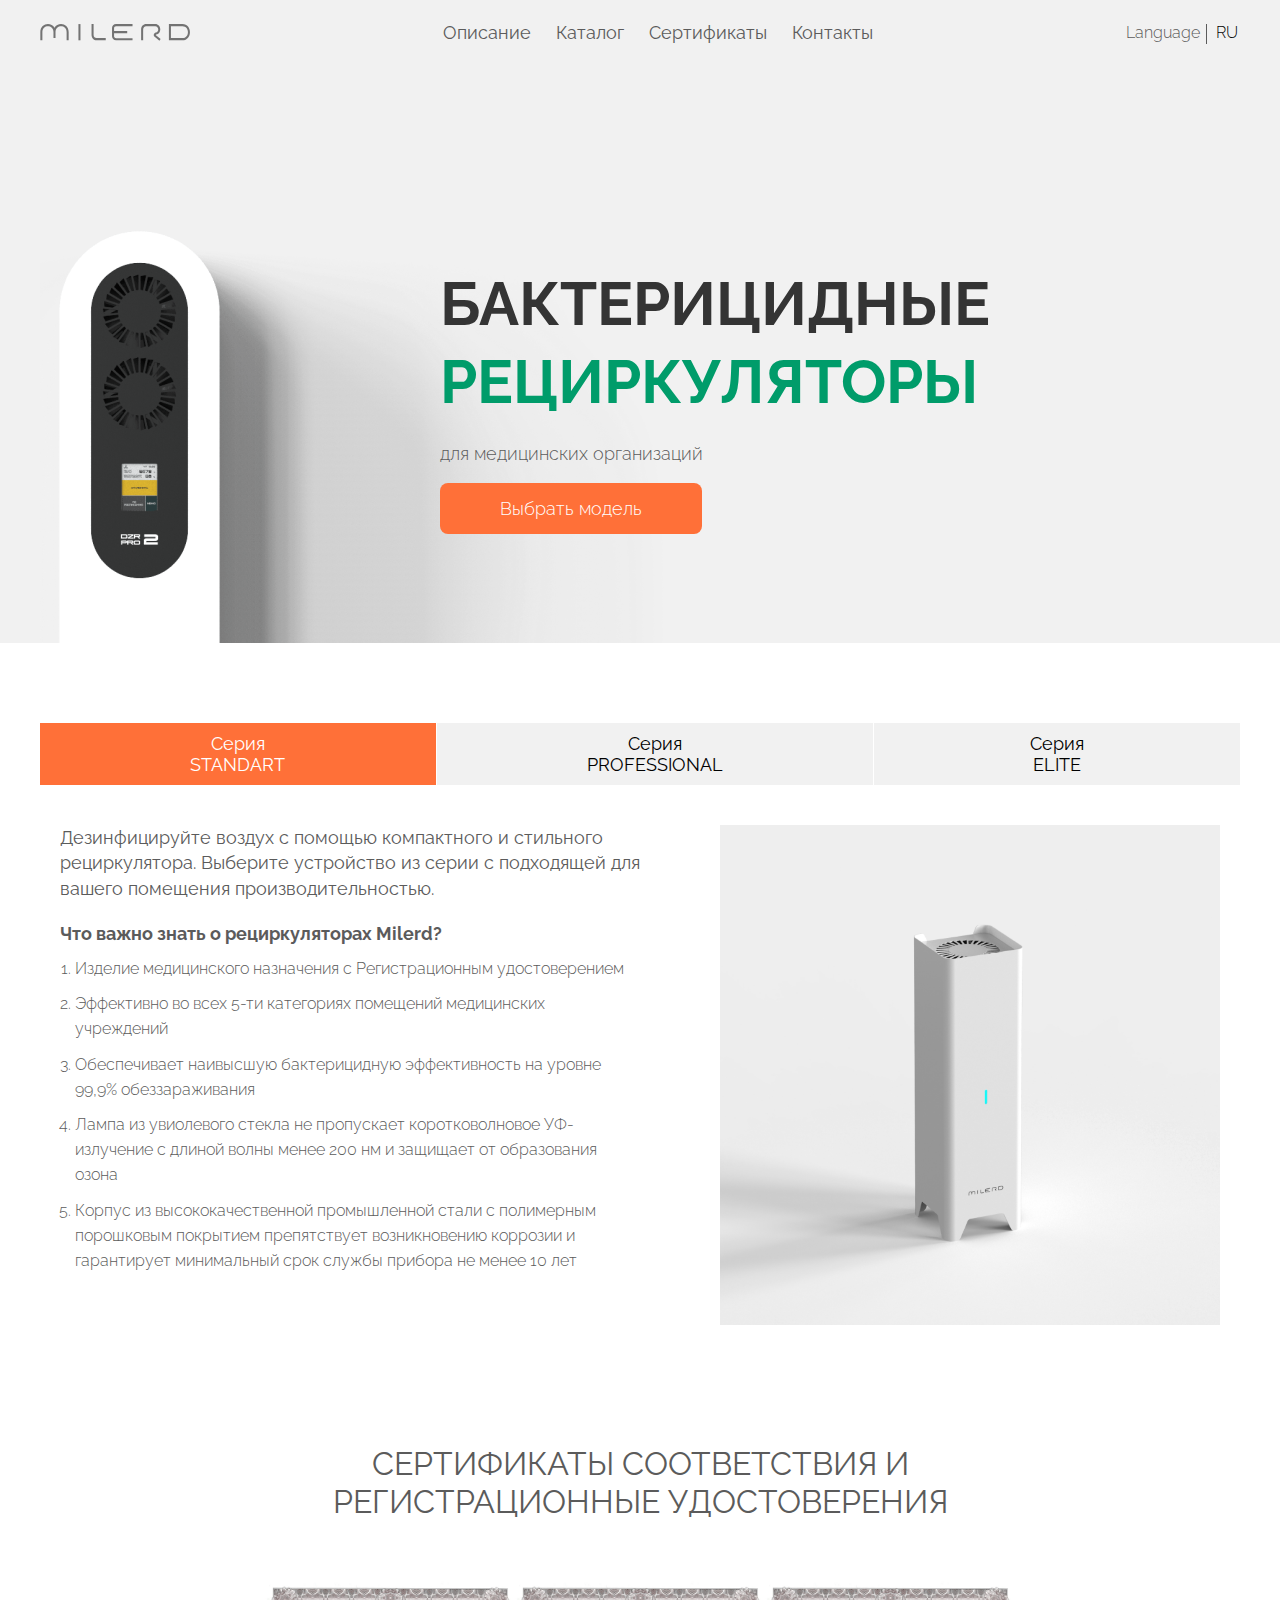
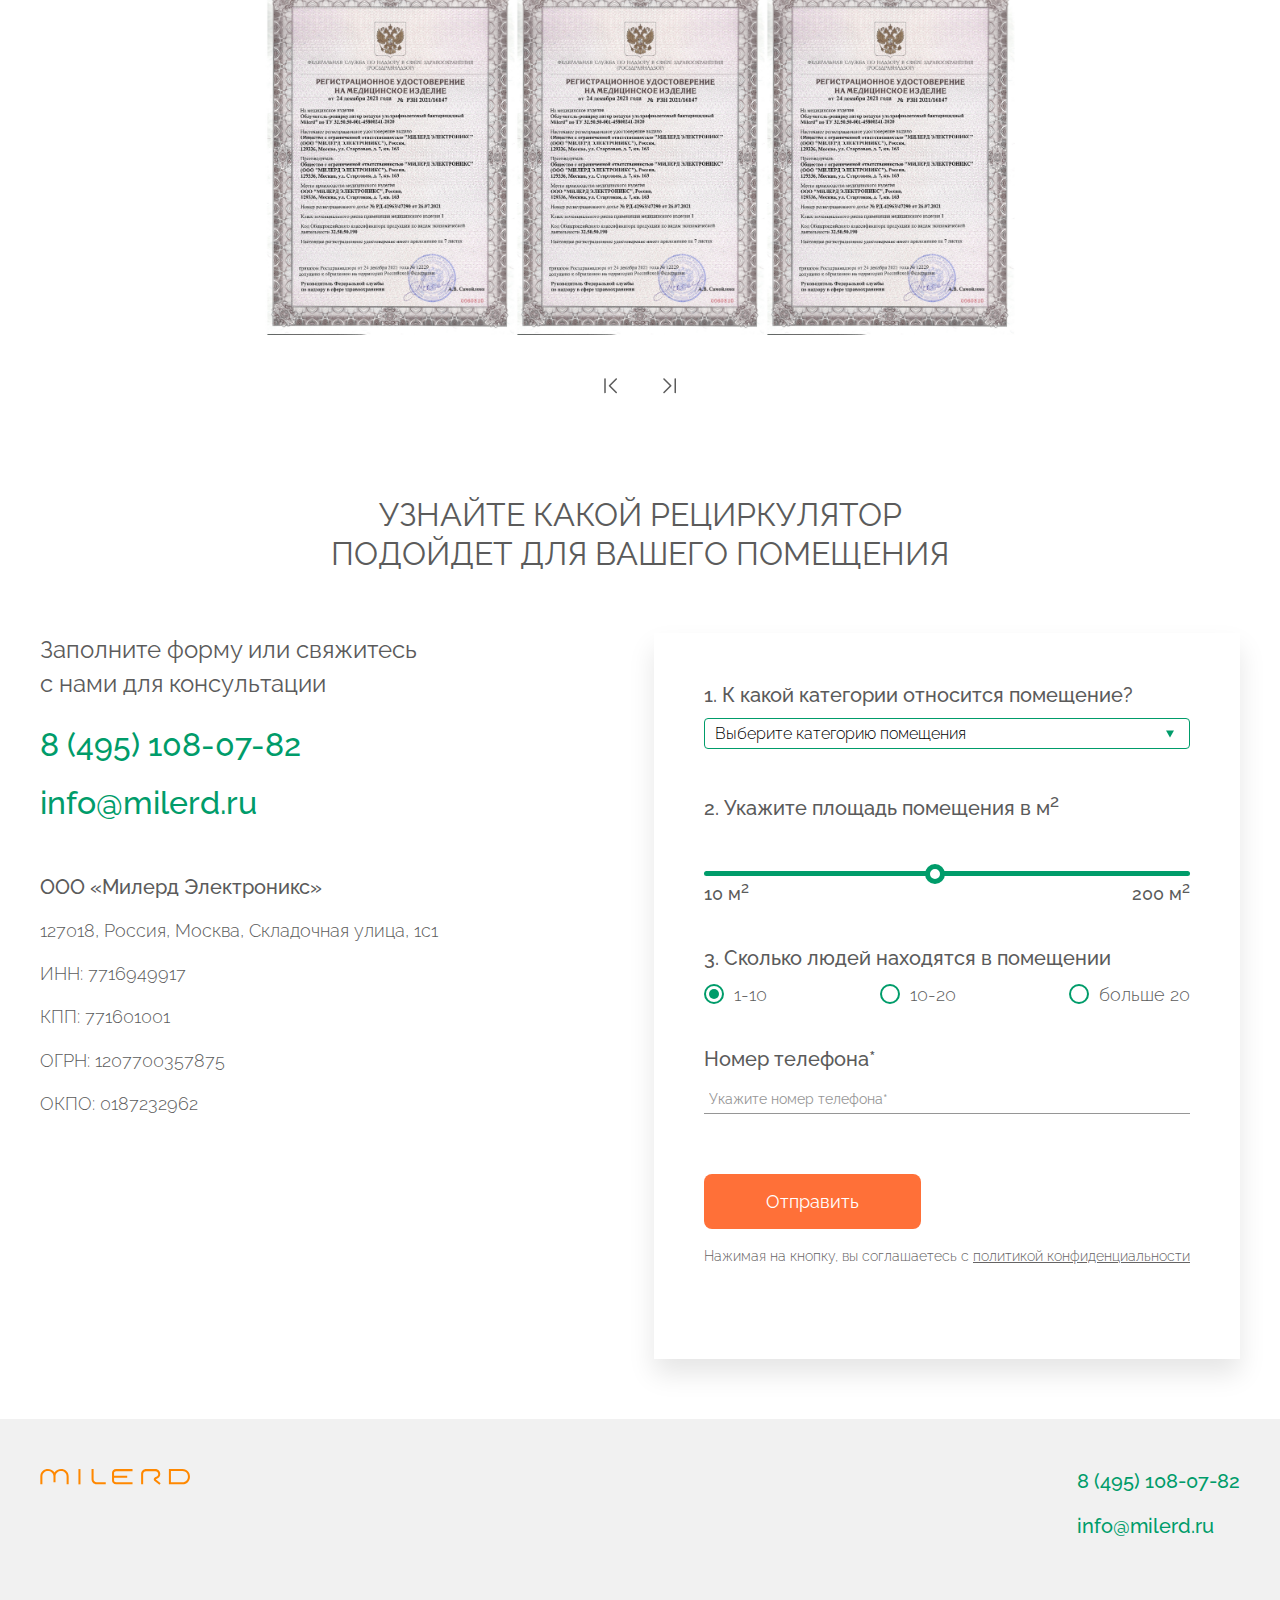
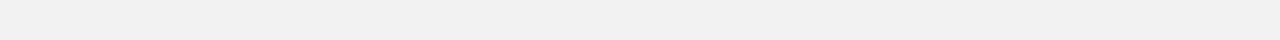
==== index.html @ d89720aa "Главная и каталог" ====
<!DOCTYPE html>
<html lang="ru">
<head>
    <meta charset="UTF-8">
    <meta name="viewport" content="width=device-width, initial-scale=1.0">
    <title>MILERD</title>
    
    <link rel="stylesheet" href="css/reset.css">
    <link rel="stylesheet" href="https://unpkg.com/swiper@8/swiper-bundle.min.css" />
    <link rel="stylesheet" href="css/style.css">
    <link href="https://fonts.googleapis.com/css2?family=Raleway:wght@300;400;500;600;700;800&display=swap"
        rel="stylesheet">
</head>
<body>
    <header class="header">
        <div class="container">
            <div class="header__inner">
                <a class="logo" href="./index.html">
                    <img class="logo__img" src="./images/logo.svg" alt="logo">
                </a>
                <nav class="menu">
                    <ul class="menu__list">
                        <li class="menu__item"><a class="menu__link" href="#tabs">Описание</a></li>
                        <li class="menu__item"><a class="menu__link" href="./catalog.html">Каталог</a></li>
                        <li class="menu__item"><a class="menu__link" href="#sertificate">Сертификаты</a></li>
                        <li class="menu__item"><a class="menu__link" href="#contacts">Контакты</a></li>
                    </ul>                
                </nav>

                    <div class="select">
                        <span class="select__title">Language</span>
                        <button class="select__btn">RU</button>
                        <ul class="select__list">
                            <li class="select__item" data-value="RU">RU</li>
                            <li class="select__item" data-value="EN">EN</li>
                        </ul>
                        <input class="select__input-hidden" type="text" name="select-lang" value="">
                    </div>


                <button class="burger" id="burger" type="button">
                    <span class="burger__line"></span>
                </button>
            </div>
        </div>
    </header>

    <main>
        <section class="hero">
            <div class="container">
                <div class="hero__inner">
                    <img class="hero__img" src="./images/hero-1 1.png" alt="">
                    <div class="hero__content">
                        <h1 class="hero__title">
                            Бактерицидные <span>рециркуляторы</span>
                        </h1>
                        <p class="hero__text">
                            для медицинских организаций
                        </p>
                        <a class="btn__catalog" href="./catalog.html">Выбрать модель</a>
                    </div>
                  </div>
            </div>
        </section>
        <!-- / hero -->

        <section class="tabs" id="tabs">
            <div class="container">
                <div class="tabs__nav">
                    <button class="tabs__btn" type="button" data-tab="#tab1">Серия STANDART</button>
                    <button class="tabs__btn" type="button" data-tab="#tab2">Серия PROFESSIONAL</button>
                    <button class="tabs__btn" type="button" data-tab="#tab3">Серия ELITE</button>
                </div>
                <div class="tabs__inner">
                    <div class="tabs__item" id="tab1">
                        <div class="tabs__content">
                            <h3 class="tab__title">
                                Дезинфицируйте воздух с помощью компактного и стильного рециркулятора. Выберите
                                устройство
                                из серии с подходящей для вашего помещения производительностью.
                            </h3>
                            <div class="tab__text">
                                <h4>Что важно знать о рециркуляторах Milerd?</h4>
                                <ol>
                                    <li>
                                        Изделие медицинского назначения с Регистрационным удостоверением
                                    </li>
                                    <li>Эффективно во всех 5-ти категориях помещений медицинских учреждений</li>
                                    <li>Обеспечивает наивысшую бактерицидную эффективность на уровне 99,9%
                                        обеззараживания</li>
                                        <li>Лампа из увиолевого стекла не пропускает коротковолновое УФ-излучение с
                                            длиной волны менее 200 нм и защищает от образования озона</li>
                                            <li>Корпус из высококачественной промышленной стали с полимерным порошковым
                                                покрытием препятствует возникновению коррозии и гарантирует минимальный
                                                срок службы прибора не менее 10 лет</li>
                                </ol>
                            </div>
                        </div>
                        <div class="tab__img">
                            <img src="./images/DZR_M_46_2.png" alt="">
                        </div>
                        
                    </div>

                    <div class="tabs__item" id="tab2">
                        <div class="tabs__content">
                            <h3 class="tab__title">
                                Настройте график автовключения/выключения рециркулятора и избавьтесь от ведения журнала
                                учёта дезинфекции воздуха. Отслеживайте ресурс ламп и управляйте бактерицидным потоком.
                            </h3>
                            <div class="tab__text">
                                <h4>Что важно знать о рециркуляторах Milerd?</h4>
                                <ol>
                                    <li>
                                        Изделие медицинского назначения с Регистрационным удостоверением
                                    </li>
                                    <li>Эффективно во всех 5-ти категориях помещений медицинских учреждений</li>
                                    <li>Обеспечивает наивысшую бактерицидную эффективность на уровне 99,9%
                                        обеззараживания</li>
                                    <li>Лампа из увиолевого стекла не пропускает коротковолновое УФ-излучение с
                                        длиной волны менее 200 нм и защищает от образования озона</li>
                                    <li>Корпус из высококачественной промышленной стали с полимерным порошковым
                                        покрытием препятствует возникновению коррозии и гарантирует минимальный
                                        срок службы прибора не менее 10 лет</li>
                                </ol>
                            </div>
                        </div>
                        <div class="tab__img">
                            <img src="./images/proff.png" alt="">
                        </div>
                    </div>
                    <div class="tabs__item" id="tab3">
                        <div class="tabs__content">
                            <h3 class="tab__title">
                                Позаботьтесь о защите от вирусов и бактерий в переговорных комнатах, конференц-залах и
                                кабинетах руководства. Высокая мощность бактерицидного потока и утончённый дизайн в
                                элитных рециркуляторах Milerd.
                            </h3>
                            <div class="tab__text">
                                <h4>Что важно знать о рециркуляторах Milerd?</h4>
                                <ol>
                                    <li>
                                        Изделие медицинского назначения с Регистрационным удостоверением
                                    </li>
                                    <li>Эффективно во всех 5-ти категориях помещений медицинских учреждений</li>
                                    <li>Обеспечивает наивысшую бактерицидную эффективность на уровне 99,9%
                                        обеззараживания</li>
                                    <li>Лампа из увиолевого стекла не пропускает коротковолновое УФ-излучение с
                                        длиной волны менее 200 нм и защищает от образования озона</li>
                                    <li>Корпус из высококачественной промышленной стали с полимерным порошковым
                                        покрытием препятствует возникновению коррозии и гарантирует минимальный
                                        срок службы прибора не менее 10 лет</li>
                                </ol>
                            </div>
                        </div>
                        <div class="tab__img">
                            <img src="./images/elite.png" alt="">
                        </div>
                    </div>
                </div>
            </div>
        </section>
        <!-- / tabs -->


        <section class="sertificate" id="sertificate">
            <div class="container">
                <h2 class="sertificate__title">Сертификаты соответствия и регистрационные удостоверения</h2>

                <div class="slider-wrapper">
                    <div class="slider-container">
                        <ul class="slider-track">
                            <li class="slider-item">
                                <img src="./images/РУ_page-0001.jpg" alt="">
                            </li>
                            <li class="slider-item">
                                <img src="./images/РУ_page-0001.jpg" alt="">
                            </li>
                            <li class="slider-item">
                                <img src="./images/РУ_page-0001.jpg" alt="">
                            </li>
                            <li class="slider-item">
                                <img src="./images/РУ_page-0001.jpg" alt="">
                            </li>
                            <li class="slider-item">
                                <img src="./images/РУ_page-0001.jpg" alt="">
                            </li>
                            <li class="slider-item">
                                <img src="./images/РУ_page-0001.jpg" alt="">
                            </li>
                            <li class="slider-item">
                                <img src="./images/РУ_page-0001.jpg" alt="">
                            </li>
                            <li class="slider-item">
                                <img src="./images/РУ_page-0001.jpg" alt="">
                            </li>
                        </ul>
                    </div>
                    <div class="slider-btns">
                        <button class="button-prev slider-btn">
                            <svg width="40" height="50" viewBox="0 0 50 50" fill="none"
                                xmlns="http://www.w3.org/2000/svg">
                                <path
                                    d="M15 12.5C14.7074 12.4999 14.4241 12.6025 14.1994 12.7898C13.9746 12.9771 13.8227 13.2372 13.77 13.525L13.75 13.75V36.25C13.7494 36.5624 13.8658 36.8637 14.0763 37.0945C14.2867 37.3253 14.576 37.469 14.8871 37.4972C15.1981 37.5254 15.5085 37.4362 15.7571 37.247C16.0056 37.0578 16.1744 36.7824 16.23 36.475L16.25 36.25V13.75C16.25 13.4185 16.1183 13.1006 15.8839 12.8662C15.6495 12.6317 15.3315 12.5 15 12.5ZM34.635 12.865C34.4279 12.6583 34.1548 12.5309 33.8633 12.5048C33.5719 12.4788 33.2805 12.5558 33.04 12.7225L32.865 12.865L21.615 24.115C21.4083 24.3222 21.2808 24.5953 21.2548 24.8867C21.2288 25.1782 21.3058 25.4695 21.4725 25.71L21.615 25.885L32.865 37.135C33.0855 37.3565 33.3809 37.4873 33.6931 37.5018C34.0052 37.5162 34.3115 37.4132 34.5515 37.2131C34.7914 37.0129 34.9478 36.7302 34.9896 36.4205C35.0314 36.1108 34.9558 35.7967 34.7775 35.54L34.635 35.365L24.2675 25L34.635 14.635C34.7514 14.5189 34.8438 14.381 34.9068 14.2291C34.9698 14.0773 35.0022 13.9145 35.0022 13.75C35.0022 13.5856 34.9698 13.4228 34.9068 13.2709C34.8438 13.1191 34.7514 12.9811 34.635 12.865V12.865Z"
                                    fill="rgb(91, 91, 91)" />
                            </svg>
                        </button>
                        <button class="button-next slider-btn">
                            <svg width="40" height="50" viewBox="0 0 50 50" fill="none"
                                xmlns="http://www.w3.org/2000/svg">
                                <path
                                    d="M33.75 12.5C34.0426 12.4999 34.3259 12.6025 34.5507 12.7898C34.7754 12.9771 34.9274 13.2372 34.98 13.525L35 13.75V36.25C35.0006 36.5624 34.8842 36.8637 34.6738 37.0945C34.4633 37.3253 34.1741 37.469 33.863 37.4972C33.5519 37.5254 33.2415 37.4362 32.993 37.247C32.7444 37.0578 32.5757 36.7824 32.52 36.475L32.5 36.25V13.75C32.5 13.4185 32.6317 13.1006 32.8662 12.8662C33.1006 12.6317 33.4185 12.5 33.75 12.5ZM14.115 12.865C14.3222 12.6583 14.5953 12.5309 14.8867 12.5048C15.1782 12.4788 15.4695 12.5558 15.71 12.7225L15.885 12.865L27.135 24.115C27.3417 24.3222 27.4692 24.5953 27.4952 24.8867C27.5213 25.1782 27.4442 25.4695 27.2775 25.71L27.135 25.885L15.885 37.135C15.6646 37.3565 15.3691 37.4873 15.057 37.5018C14.7448 37.5162 14.4386 37.4132 14.1986 37.2131C13.9586 37.0129 13.8023 36.7302 13.7604 36.4205C13.7186 36.1108 13.7943 35.7967 13.9725 35.54L14.115 35.365L24.4825 25L14.115 14.635C13.9986 14.5189 13.9063 14.381 13.8433 14.2291C13.7802 14.0773 13.7478 13.9145 13.7478 13.75C13.7478 13.5856 13.7802 13.4228 13.8433 13.2709C13.9063 13.1191 13.9986 12.9811 14.115 12.865Z"
                                    fill="rgb(91, 91, 91)" />
                            </svg>
                        </button>
                    </div>
                </div>
            </div>
        </section>
        <!-- / tabs -->

        <section class="contacts" id="contacts">
            <div class="container">
                <h2 class="contacts__title">Узнайте какой рециркулятор подойдет для вашего помещения</h2>
                <div class="contacts__inner">
                     <div class="contacts__content">
                            <p class="contacts__text">
                             Заполните форму или свяжитесь с нами для консультации
                         </p>
                         <p class="contacts__bold">8 (495) 108-07-82</p>
                         <p class="contacts__bold">info@milerd.ru</p>
                         
                         <p class="contacts__name">ООО «Милерд Электроникс»</p>
                         <p>127018, Россия, Москва, Складочная улица, 1с1</p>
                         <p>ИНН: 7716949917</p>
                         <p>КПП: 771601001</p>
                         <p>ОГРН: 1207700357875</p>
                         <p>ОКПО: 0187232962</p>
                     </div>

                     <div class="contacts__form">
                        <form class="quiz-form" id="quiz-form"  method="#" action="#"
                            novalidate>
                            
                            <div class="form__group">
                                <label class="form__label" for="area">1. К какой категории относится помещение?</label>
                            <div class="select">

                                 <button class="select__btn select__btn-quiz">Выберите категорию помещения</button>
                                <ul class="select__list select__list-quiz">
                                    <li class="select__item select__item-quiz" data-value="1cat">1 категория —
                                        операционные, родильные отделения</li>
                                    <li class="select__item select__item-quiz" data-value="2cat">2 категория —
                                        лаборатории, процедурные</li>
                                    <li class="select__item select__item-quiz" data-value="3cat">3 категория — палаты,
                                        кабинеты и другие
                                        помещения ЛПУ</li>
                                        <li class="select__item select__item-quiz" data-value="4cat">4 категория —
                                            общественные помещения</li>
                                            <li class="select__item select__item-quiz" data-value="5cat">5 категория —
                                                лестничные площадки
                                                ЛПУ, туалеты</li>
                                </ul>
                                <input class="select__input-hidden" type="text" name="select-lang" value="">
                            </div>
                            </div>

                            <div class="form__group">
                                <label class="form__label" for="area">2. Укажите площадь помещения в м<sup>2</sup></label>
                                <div class="range">

                                    <div class="slider-value">
                                        <span class="value-number">100</span>
                                    </div>

                                    <div class="field">
                                        <div class="value left">10 м<sup>2</sup></div>
                                        <input class="field-input" type="range" min="10" max="200" value="100"
                                            step="10">
                                        <div class="value right">200 м<sup>2</sup></div>
                                    </div>

                                </div>
                            </div>

                            <div class="form__group">
                                <label class="form__label" for="productName">3. Сколько людей находятся в помещении</label>

                                <div class="radios">
                                    <label class="radio__label" for="peopleNum1-10">
                                        <input checked class="radio__input" value="1-10" id="peopleNum1-10" type="radio"
                                            name="peopleNum">
                                        <div class="radio-fake"></div>
                                            1-10
                                          </label>
                                    
                                    <label class="radio__label" for="peopleNum10-20">
                                        <input class="radio__input" value="10-20" id="peopleNum10-20" type="radio"
                                            name="peopleNum">
                                        <div class="radio-fake"></div>           
                                         10-20
                                    </label>
                                    
                                    <label class="radio__label" for="peopleNumOver20">
                                        <input class="radio__input" value="over20" id="peopleNumOver20" type="radio"
                                            name="peopleNum">
                                        <div class="radio-fake"></div>
                                        больше 20
                                    </label>
                                </div>
                            </div>

                            <div class="form__group">
                                <label class="form__label" for="phone"> Номер телефона*</label>
                                <input class="form__input" id="phone" type="tel" placeholder="Укажите номер телефона*"
                                    name="tel" data-validate-field="tel">
                                    <div class="error-message"></div>
                                    <div class="success-message"></div>
                            </div>

                            <div class="form__group">
                                <button class="btn-quiz" id="btn-quiz" type=" submit">Отправить</button>
                                <p class="politic">Нажимая на кнопку, вы соглашаетесь с
                                    <a class="checkbox__label-politic" href="#">политикой конфиденциальности</a></p>
                            </div>
                        </form>
                     </div>
                </div>
            </div>
        </section>
        <!-- / contacts -->
    </main>
    <footer class="footer">
       <div class="container">
         <div class="footer__inner">
             <a class="footer-logo" href="./index.html">
                 <img class="logo__img" src="./images/logo-footer.svg" alt="logo">
             </a>

             <div class="footer__contacts">
                <p>8 (495) 108-07-82</p>
                <p>info@milerd.ru</p>
             </div>
         </div>
       </div>

    </footer>
    <!-- / footer -->
    <script src="js/main.js"></script>
</body>
</html>
---- css/style.css ----
*,
*::after,
*::before {
  margin: 0;
  padding: 0;
  -webkit-box-sizing: border-box;
          box-sizing: border-box;
}

body {
  font-family: "Raleway", sans-serif;
  color: rgb(91, 91, 91);
  font-size: 18px;
  font-weight: 300;
  line-height: 1.4em;
}
body.locked {
  overflow: hidden;
}

.container {
  max-width: 1220px;
  margin: 0 auto;
  padding: 0 10px;
}

.header {
  position: relative;
  width: 100%;
  left: 0;
  top: 0;
  z-index: 1000;
  max-height: 70px;
}
.header::before {
  content: "";
  position: absolute;
  top: 0;
  left: 0;
  width: 100%;
  height: 100%;
  background-color: rgb(241, 241, 241);
  z-index: 2;
}
.header.scrolled {
  position: fixed;
  -webkit-animation-name: fadeInUp;
          animation-name: fadeInUp;
  -webkit-animation-duration: 2s;
          animation-duration: 2s;
}

.header__inner {
  display: -webkit-box;
  display: -ms-flexbox;
  display: flex;
  -webkit-box-pack: justify;
      -ms-flex-pack: justify;
          justify-content: space-between;
  -webkit-box-align: center;
      -ms-flex-align: center;
          align-items: center;
  padding: 20px 0;
}
@media (max-width: 992px) {
  .header__inner {
    padding: 15px 0;
  }
}

.logo {
  display: -webkit-box;
  display: -ms-flexbox;
  display: flex;
  -webkit-box-align: center;
      -ms-flex-align: center;
          align-items: center;
  z-index: 3;
}
@media (max-width: 768px) {
  .logo {
    -webkit-box-flex: 1;
        -ms-flex: 1;
            flex: 1;
  }
}

.logo__img {
  width: 150px;
}
@media (max-width: 992px) {
  .logo__img {
    width: 120px;
  }
}

@media (max-width: 768px) {
  .menu {
    position: fixed;
    top: -100%;
    -webkit-transition: all 0.3s ease 0s;
    -o-transition: all 0.3s ease 0s;
    transition: all 0.3s ease 0s;
    left: 0;
    width: 100%;
    height: 100%;
    overflow: auto;
    background-color: rgb(241, 241, 241);
    color: #fff;
    text-align: right;
    padding: 90px 20px;
  }
  .menu--active {
    top: 0;
  }
}

.menu__list {
  display: -webkit-box;
  display: -ms-flexbox;
  display: flex;
  gap: 25px;
  position: relative;
  z-index: 2;
}
@media (max-width: 992px) {
  .menu__list {
    gap: 20px;
  }
}
@media (max-width: 768px) {
  .menu__list {
    display: block;
    text-align: center;
  }
}

.menu__item {
  color: rgb(91, 91, 91);
  font-weight: 400;
}
@media (max-width: 767px) {
  .menu__item {
    margin-top: 30px;
  }
}

.menu__link:hover {
  color: #009c6a;
}
@media (max-width: 992px) {
  .menu__link {
    font-size: 16px;
  }
}
@media (max-width: 768px) {
  .menu__link {
    font-size: 28px;
  }
}

.burger {
  display: none;
}
.burger::before, .burger::after {
  content: "";
  background-color: #009c6a;
  position: absolute;
  width: 100%;
  height: 2px;
  left: 0;
  -webkit-transition: all 0.3s ease 0s;
  -o-transition: all 0.3s ease 0s;
  transition: all 0.3s ease 0s;
}
.burger::before {
  top: 0;
}
.burger::after {
  bottom: 0;
}
@media (max-width: 768px) {
  .burger {
    display: block;
    position: relative;
    width: 30px;
    height: 20px;
    position: relative;
    z-index: 3;
    margin-left: 20px;
  }
}

.burger__line {
  position: absolute;
  background-color: #009c6a;
  width: 100%;
  height: 2px;
  left: 0;
  top: 7px;
  -webkit-transition: all 0.3s ease 0s;
  -o-transition: all 0.3s ease 0s;
  transition: all 0.3s ease 0s;
}

.burger--active .burger__line {
  -webkit-transform: scale(0);
      -ms-transform: scale(0);
          transform: scale(0);
}
.burger--active::before {
  -webkit-transform: rotate(45deg);
      -ms-transform: rotate(45deg);
          transform: rotate(45deg);
  top: 7px;
}
.burger--active::after {
  -webkit-transform: rotate(-45deg);
      -ms-transform: rotate(-45deg);
          transform: rotate(-45deg);
  bottom: 7px;
}

.select__title {
  padding-right: 10px;
  font-size: 16px;
}
.select__title::after {
  content: "";
  position: absolute;
  top: 4px;
  left: 80px;
  background-color: rgb(91, 91, 91);
  height: 20px;
  width: 0.5px;
}
@media (max-width: 576px) {
  .select__title {
    display: none;
  }
}

.select {
  position: relative;
  z-index: 3;
  -webkit-appearance: none;
     -moz-appearance: none;
          appearance: none;
  border: none;
  background-color: transparent;
  outline: none;
  font-family: "Raleway", sans-serif;
  color: rgb(91, 91, 91);
  font-size: 16px;
  font-weight: 300;
  cursor: pointer;
}
.select:focus {
  outline: none;
}

.select__btn {
  font-weight: 300;
}
.select__btn-quiz {
  border: 1px solid #009c6a;
  border-radius: 4px;
  width: 100%;
  text-align: left;
  padding: 5px 10px;
  font-size: 16px;
  position: relative;
}
.select__btn-quiz::after {
  content: "";
  position: absolute;
  top: 50%;
  right: 15px;
  -webkit-transform: translateY(-50%);
      -ms-transform: translateY(-50%);
          transform: translateY(-50%);
  width: 0;
  height: 0;
  border-width: 7px 4px 0 4px;
  border-color: #009c6a transparent transparent transparent;
  border-style: solid;
  pointer-events: none;
}

.select__list {
  display: none;
  list-style: none;
  position: absolute;
  right: 0;
  top: 25px;
}
.select__list.visible {
  display: block;
}
.select__list-quiz {
  top: 35px;
  left: 0;
}

.select__item {
  padding-right: 2px;
  cursor: pointer;
  font-size: 16px;
}
.select__item-quiz {
  padding-left: 10px;
  margin-bottom: 1px;
  background-color: #fff;
  border: 1px solid #969696;
  border-radius: 4px;
}
.select__item-quiz:hover {
  background-color: rgb(241, 241, 241);
}

.select__input-hidden {
  display: none;
}

.hero {
  background-color: rgb(241, 241, 241);
}

.hero__inner {
  position: relative;
  padding-top: 100px;
}

.hero__img {
  max-width: 1200px;
}
@media (max-width: 576px) {
  .hero__img {
    padding-top: 230px;
  }
}

.hero__content {
  position: absolute;
  max-width: 600px;
  top: 200px;
  left: 400px;
}
@media (max-width: 992px) {
  .hero__content {
    left: 290px;
  }
}
@media (max-width: 768px) {
  .hero__content {
    left: 250px;
  }
}
@media (max-width: 576px) {
  .hero__content {
    top: 100px;
    left: 0;
  }
}

.hero__title {
  color: #343434;
  text-transform: uppercase;
  font-size: 60px;
  line-height: 1.3em;
  margin-bottom: 20px;
}
.hero__title span {
  color: #009c6a;
}
@media (max-width: 992px) {
  .hero__title {
    font-size: 48px;
  }
}
@media (max-width: 768px) {
  .hero__title {
    font-size: 42px;
  }
}
@media (max-width: 576px) {
  .hero__title {
    font-size: 36px;
  }
}

.hero__text {
  font-weight: 300;
  margin-bottom: 30px;
}

a.btn__catalog {
  background-color: #ff7038;
  color: #fff;
  padding: 15px 60px;
  border-radius: 8px;
  -webkit-transition: all 0.3s ease 0s;
  -o-transition: all 0.3s ease 0s;
  transition: all 0.3s ease 0s;
}
a.btn__catalog:hover {
  background-color: rgb(254, 90, 25);
}

.tabs {
  padding-top: 80px;
  margin: 0 auto;
}
@media (max-width: 768px) {
  .tabs {
    padding-top: 50px;
  }
}

.tabs__nav {
  display: -webkit-box;
  display: -ms-flexbox;
  display: flex;
  margin: 0 auto;
}
@media (max-width: 768px) {
  .tabs__nav {
    display: -webkit-box;
    display: -ms-flexbox;
    display: flex;
    -webkit-box-orient: vertical;
    -webkit-box-direction: normal;
        -ms-flex-direction: column;
            flex-direction: column;
  }
}

.tabs__btn {
  padding: 10px 150px;
  background-color: rgb(241, 241, 241);
  border: 0;
  border-right: 1px solid #fff;
  cursor: pointer;
  -webkit-transition: all 0.3s ease 0s;
  -o-transition: all 0.3s ease 0s;
  transition: all 0.3s ease 0s;
  overflow-wrap: normal;
  text-align: center;
}
.tabs__btn:last-child {
  border-right: none;
}
.tabs__btn:hover {
  background-color: #ff7038;
  color: #fff;
}
.tabs__btn.active {
  background-color: #ff7038;
  color: #fff;
}
@media (max-width: 1200px) {
  .tabs__btn {
    padding: 10px 110px;
  }
}
@media (max-width: 992px) {
  .tabs__btn {
    padding: 10px 90px;
  }
}
@media (max-width: 860px) {
  .tabs__btn {
    padding: 10px 70px;
  }
}
@media (max-width: 768px) {
  .tabs__btn {
    border-right: none;
    border-bottom: 1px solid #fff;
  }
}

.tabs__inner {
  padding: 40px 20px;
}
@media (max-width: 768px) {
  .tabs__inner {
    padding: 40px 0;
  }
}

.tabs__item {
  display: none;
}
.tabs__item.active {
  display: -webkit-box;
  display: -ms-flexbox;
  display: flex;
  margin: 0 auto;
}
@media (max-width: 768px) {
  .tabs__item.active {
    -webkit-box-orient: vertical;
    -webkit-box-direction: normal;
        -ms-flex-direction: column;
            flex-direction: column;
  }
}

.tabs__content {
  max-width: 580px;
  margin-right: 80px;
}
@media (max-width: 992px) {
  .tabs__content {
    max-width: 400px;
    margin-right: 30px;
  }
}

.tab__title {
  padding-bottom: 20px;
  font-weight: 400;
  font-size: 18px;
}
@media (max-width: 768px) {
  .tab__title {
    padding-bottom: 10px;
    font-size: 16px;
  }
}

.tab__text ol {
  padding-left: 15px;
  padding-bottom: 20px;
  font-size: 16px;
}
@media (max-width: 768px) {
  .tab__text ol {
    margin-bottom: 10px;
    font-size: 14px;
  }
}
.tab__text ol li {
  margin-top: 10px;
}
@media (max-width: 768px) {
  .tab__text ol li {
    margin-bottom: 5px;
  }
}

.tab__img {
  max-width: 500px;
  height: auto;
}
.tab__img img {
  width: 100%;
  -o-object-fit: cover;
     object-fit: cover;
}
.sertificate__title {
  padding-bottom: 60px;
  padding-top: 80px;
  text-align: center;
  max-width: 700px;
  margin: 0 auto;
  font-size: 32px;
  font-weight: 400;
  text-transform: uppercase;
  line-height: 1.2em;
}
@media (max-width: 992px) {
  .sertificate__title {
    padding-bottom: 50px;
    padding-top: 20px;
  }
}
@media (max-width: 768px) {
  .sertificate__title {
    padding-bottom: 20px;
    padding-top: 0px;
    width: 100%;
    font-size: 24px;
  }
}

.slider-wrapper {
  max-width: 750px;
  margin: 0 auto;
}

.slider-container {
  overflow: hidden;
}

.slider-track {
  display: -webkit-box;
  display: -ms-flexbox;
  display: flex;
  -webkit-transition: 0.2s;
  -o-transition: 0.2s;
  transition: 0.2s;
  margin: 0 auto;
}

.slider-item {
  text-align: center;
  min-width: 33.33%;
  position: relative;
  left: 0;
  -webkit-transition: 0.5s;
  -o-transition: 0.5s;
  transition: 0.5s;
}
.slider-item img {
  width: 100%;
  display: -webkit-box;
  display: -ms-flexbox;
  display: flex;
  overflow: hidden;
}
@media (max-width: 992px) {
  .slider-item {
    min-width: 48%;
    margin: 0 10px 0 0;
  }
}
@media (max-width: 576px) {
  .slider-item {
    min-width: 98%;
  }
}

.slider-btns {
  padding-top: 20px;
  text-align: center;
}

.button-prev svg,
.button-next svg {
  width: 50px;
  padding: 10px;
}
.button-prev svg path,
.button-next svg path {
  fill: rgb(91, 91, 91);
}
.button-prev svg path:hover,
.button-next svg path:hover {
  fill: #009c6a;
}
.button-prev:hover path,
.button-next:hover path {
  fill: #009c6a;
}
.button-prev:disabled path,
.button-next:disabled path {
  fill: rgb(169, 169, 169);
}

.contacts__inner {
  display: -webkit-box;
  display: -ms-flexbox;
  display: flex;
  -webkit-box-pack: justify;
      -ms-flex-pack: justify;
          justify-content: space-between;
  padding-bottom: 60px;
}
@media (max-width: 768px) {
  .contacts__inner {
    -webkit-box-orient: vertical;
    -webkit-box-direction: normal;
        -ms-flex-direction: column;
            flex-direction: column;
    text-align: center;
  }
}

.contacts__title {
  padding-bottom: 60px;
  padding-top: 80px;
  text-align: center;
  max-width: 700px;
  margin: 0 auto;
  font-size: 32px;
  font-weight: 400;
  text-transform: uppercase;
  line-height: 1.2em;
}
@media (max-width: 992px) {
  .contacts__title {
    font-size: 28px;
  }
}
@media (max-width: 768px) {
  .contacts__title {
    padding-bottom: 20px;
    padding-top: 60px;
    width: 100%;
    font-size: 24px;
  }
}

.contacts__text {
  max-width: 390px;
  font-weight: 400;
  font-size: 24px;
  line-height: 1.4em;
}
@media (max-width: 992px) {
  .contacts__text {
    font-size: 20px;
  }
}
@media (max-width: 768px) {
  .contacts__text {
    margin: 0 auto;
  }
}

.contacts__bold {
  font-weight: 500;
  font-size: 32px;
  color: #009c6a;
}
@media (max-width: 992px) {
  .contacts__bold {
    font-size: 28px;
  }
}

.contacts__name {
  font-weight: 500;
  font-size: 20px;
  margin-top: 60px;
}
@media (max-width: 992px) {
  .contacts__name {
    font-size: 18px;
  }
}

.contacts__form {
  max-width: 600px;
  background-color: #fff;
  padding: 50px;
  -webkit-box-shadow: 0 15px 25px rgba(0, 0, 0, 0.1);
          box-shadow: 0 15px 25px rgba(0, 0, 0, 0.1);
}
@media (max-width: 768px) {
  .contacts__form {
    margin: 0 auto;
    text-align: left;
  }
}

.form__group {
  padding-bottom: 40px;
}
.error-message {
  color: #e74c3c;
}

.success-message {
  color: #009c6a;
  font-weight: 500;
}

.form__label {
  display: block;
  padding-bottom: 10px;
  font-weight: 500;
  font-size: 20px;
}
@media (max-width: 768px) {
  .form__label {
    text-align: left;
  }
}

.form__input {
  padding: 5px 5px;
  width: 100%;
  border: none;
  border-bottom: 1px solid #969696;
}
.form__input::-webkit-input-placeholder {
  font-size: 14px;
  color: #969696;
}
.form__input::-moz-placeholder {
  font-size: 14px;
  color: #969696;
}
.form__input:-ms-input-placeholder {
  font-size: 14px;
  color: #969696;
}
.form__input::-ms-input-placeholder {
  font-size: 14px;
  color: #969696;
}
.form__input::placeholder {
  font-size: 14px;
  color: #969696;
}

.range {
  margin-bottom: 30px;
  margin-top: 40px;
}

.slider-value {
  position: relative;
  width: 100%;
}

.value-number {
  position: absolute;
  height: 45px;
  width: 45px;
  color: #fff;
  font-size: 16px;
  font-weight: 500;
  bottom: 25px;
  -webkit-transform: translateX(-50%) scale(0);
      -ms-transform: translateX(-50%) scale(0);
          transform: translateX(-50%) scale(0);
  line-height: 55px;
  z-index: 2;
}
.value-number::after {
  content: "";
  position: absolute;
  height: 45px;
  width: 45px;
  background: #009c6a;
  left: -13%;
  -webkit-transform: translateX(-50%) rotate(45deg);
      -ms-transform: translateX(-50%) rotate(45deg);
          transform: translateX(-50%) rotate(45deg);
  -webkit-transition: -webkit-transform 0.3s ease-in-out;
  transition: -webkit-transform 0.3s ease-in-out;
  -o-transition: transform 0.3s ease-in-out;
  transition: transform 0.3s ease-in-out;
  transition: transform 0.3s ease-in-out, -webkit-transform 0.3s ease-in-out;
  -webkit-transform-origin: bottom;
      -ms-transform-origin: bottom;
          transform-origin: bottom;
  z-index: -1;
  border-top-left-radius: 50%;
  border-top-right-radius: 50%;
  border-bottom-left-radius: 50%;
}
.value-number.show {
  -webkit-transform: translateX(-50%) scale(1);
      -ms-transform: translateX(-50%) scale(1);
          transform: translateX(-50%) scale(1);
}

.field {
  position: relative;
  display: -webkit-box;
  display: -ms-flexbox;
  display: flex;
  -webkit-box-align: center;
      -ms-flex-align: center;
          align-items: center;
  -webkit-box-pack: center;
      -ms-flex-pack: center;
          justify-content: center;
  height: 100%;
}

.field-input {
  -webkit-appearance: none;
  height: 5px;
  width: 100%;
  background-color: #009c6a;
  border-radius: 16px;
  border: none;
  outline: none;
}

.field-input::-webkit-slider-thumb {
  -webkit-appearance: none;
  width: 20px;
  height: 20px;
  border-radius: 50%;
  border: 5px solid #009c6a;
  background: #fff;
  cursor: pointer;
}

.field-input::-moz-range-progress {
  background: #009c6a;
}

.value {
  position: absolute;
  font-weight: 500;
  top: 5px;
}
.value.left {
  left: 0;
}
.value.right {
  right: 0;
}

.radios {
  display: -webkit-box;
  display: -ms-flexbox;
  display: flex;
  -webkit-box-pack: justify;
      -ms-flex-pack: justify;
          justify-content: space-between;
}
@media (max-width: 576px) {
  .radios {
    -webkit-box-orient: vertical;
    -webkit-box-direction: normal;
        -ms-flex-direction: column;
            flex-direction: column;
    -webkit-box-align: start;
        -ms-flex-align: start;
            align-items: start;
  }
}

.radio__label {
  display: -webkit-box;
  display: -ms-flexbox;
  display: flex;
  -webkit-box-pack: justify;
      -ms-flex-pack: justify;
          justify-content: space-between;
  -webkit-box-align: center;
      -ms-flex-align: center;
          align-items: center;
}

.radio__input {
  display: none;
}

.radio-fake {
  width: 20px;
  height: 20px;
  border: 2px solid #009c6a;
  border-radius: 50%;
  margin-right: 10px;
  position: relative;
}
.radio-fake::before {
  content: "";
  width: 10px;
  height: 10px;
  border-radius: 50%;
  background-color: #009c6a;
  position: absolute;
  top: 50%;
  left: 50%;
  -webkit-transform: translate(-50%, -50%);
      -ms-transform: translate(-50%, -50%);
          transform: translate(-50%, -50%);
  opacity: 0;
  -webkit-transition: 0.1s;
  -o-transition: 0.1s;
  transition: 0.1s;
}

.radio__input:checked + .radio-fake::before {
  opacity: 1;
}

.btn-quiz {
  background-color: #ff7038;
  color: #fff;
  padding: 15px 60px;
  border-radius: 8px;
  -webkit-transition: all 0.3s ease 0s;
  -o-transition: all 0.3s ease 0s;
  transition: all 0.3s ease 0s;
  margin-top: 20px;
}
.btn-quiz:hover {
  background-color: rgb(254, 90, 25);
}

.politic {
  padding-top: 15px;
  font-size: 14px;
  color: #656363;
}
.politic a {
  text-decoration: underline;
}
.politic a:hover {
  color: #009c6a;
}

.footer {
  background-color: rgb(241, 241, 241);
}

.footer__inner {
  display: -webkit-box;
  display: -ms-flexbox;
  display: flex;
  -webkit-box-pack: justify;
      -ms-flex-pack: justify;
          justify-content: space-between;
  padding: 50px 0 100px 0;
  -webkit-box-align: start;
      -ms-flex-align: start;
          align-items: start;
}
@media (max-width: 768px) {
  .footer__inner {
    -webkit-box-orient: vertical;
    -webkit-box-direction: normal;
        -ms-flex-direction: column;
            flex-direction: column;
    text-align: center;
  }
}

.footer-logo {
  margin-bottom: 40px;
}
@media (max-width: 768px) {
  .footer-logo {
    margin-bottom: 40px;
    margin: 0 auto;
  }
}

.footer__contacts {
  font-weight: 500;
  font-size: 20px;
  color: #009c6a;
}
@media (max-width: 768px) {
  .footer__contacts {
    margin: 0 auto;
  }
}

.header-catalog {
  background-color: #fff;
  z-index: 100;
  position: relative;
}

.header-catalog__inner {
  display: -webkit-box;
  display: -ms-flexbox;
  display: flex;
  -webkit-box-pack: justify;
      -ms-flex-pack: justify;
          justify-content: space-between;
  -webkit-box-align: center;
      -ms-flex-align: center;
          align-items: center;
  padding: 15px 0;
}

.catalog__logo {
  display: -webkit-box;
  display: -ms-flexbox;
  display: flex;
  -webkit-box-align: center;
      -ms-flex-align: center;
          align-items: center;
  z-index: 4;
}
.catalog__logo .logo__img {
  width: 150px;
}
@media (max-width: 576px) {
  .catalog__logo .logo__img {
    display: none;
  }
}

a.btn-back {
  z-index: 4;
  font-size: 16px;
  color: #009c6a;
  font-weight: 500;
  -webkit-transition: 0.2s;
  -o-transition: 0.2s;
  transition: 0.2s;
}
a.btn-back:hover {
  color: #04d895;
}
@media (max-width: 576px) {
  a.btn-back {
    font-size: 14px;
  }
}

.cart {
  position: relative;
  padding-right: 20px;
  font-weight: 500;
}
.cart.active:hover {
  color: #009c6a;
  cursor: pointer;
}
.cart.active:hover .cart__inner {
  opacity: 1;
  visibility: visible;
  -webkit-transition: 0.3s;
  -o-transition: 0.3s;
  transition: 0.3s;
  color: #656363;
}

.cart__quantity {
  display: -webkit-inline-box;
  display: -ms-inline-flexbox;
  display: inline-flex;
  -webkit-box-align: center;
      -ms-flex-align: center;
          align-items: center;
  -webkit-box-pack: center;
      -ms-flex-pack: center;
          justify-content: center;
  position: absolute;
  right: 2px;
  top: 50%;
  -webkit-transform: translateY(-50%);
      -ms-transform: translateY(-50%);
          transform: translateY(-50%);
  background-color: #ff7038;
  color: #fff;
  font-weight: 500;
  font-size: 12px;
  line-height: 1;
  border-radius: 50%;
  padding: 2px;
  width: 16px;
  height: 16px;
  margin-top: -10px;
}

.cart__inner {
  cursor: default;
  position: absolute;
  right: 0;
  top: 100%;
  margin-top: 10px;
  background-color: #fff;
  border-radius: 8px;
  -webkit-box-shadow: 0 0 20px rgba(122, 122, 122, 0.2);
          box-shadow: 0 0 20px rgba(122, 122, 122, 0.2);
  width: 450px;
  height: 430px;
  opacity: 0;
  visibility: hidden;
  -webkit-transition: 0.3s;
  -o-transition: 0.3s;
  transition: 0.3s;
}

.cart__item {
  display: -webkit-box;
  display: -ms-flexbox;
  display: flex;
  -webkit-box-pack: start;
      -ms-flex-pack: start;
          justify-content: start;
  -webkit-box-align: center;
      -ms-flex-align: center;
          align-items: center;
}

.cart__content-list {
  max-height: 330px;
}

.cart__product {
  display: -webkit-box;
  display: -ms-flexbox;
  display: flex;
  -webkit-box-align: center;
      -ms-flex-align: center;
          align-items: center;
  padding: 20px;
}

.cart__img {
  max-width: 60px;
  margin-right: 20px;
  border-radius: 8px;
}

.cart__title {
  font-size: 16px;
  font-weight: 400;
  max-width: 280px;
  line-height: 1.1em;
}

.cart__price {
  font-size: 18px;
  font-weight: 600;
}

.cart__delete {
  width: 30px;
  height: 30px;
  border: none;
  background-color: transparent;
  margin-right: 20px;
  background: url(../images/carbon_trash-can.svg) center no-repeat;
  background-size: cover;
}

.cart__summary {
  display: -webkit-box;
  display: -ms-flexbox;
  display: flex;
  -webkit-box-pack: justify;
      -ms-flex-pack: justify;
          justify-content: space-between;
  -webkit-box-align: center;
      -ms-flex-align: center;
          align-items: center;
  padding: 20px;
  border-top: 1px solid rgba(77, 77, 77, 0.2);
}

.cart__fullprice span {
  font-size: 16px;
  font-weight: 400;
}

.fullprice {
  font-size: 18px;
  font-weight: 600;
}

.btn__cart {
  background-color: #ff7038;
  color: #fff;
  padding: 10px 30px;
  border-radius: 8px;
  -webkit-transition: all 0.3s ease 0s;
  -o-transition: all 0.3s ease 0s;
  transition: all 0.3s ease 0s;
  font-size: 14px;
  font-weight: 400;
}
.btn__cart:hover {
  background-color: rgb(254, 90, 25);
}

.simplebar-track.simplebar-vertical {
  width: 4px;
  background: rgba(77, 77, 77, 0.1);
  border-radius: 5px;
  right: 5px;
  margin-top: 20px;
  height: calc(100% - 40px);
}

.simplebar-track.simplebar-vertical .simplebar-scrollbar::before {
  background: rgba(77, 77, 77, 0.2);
  border-radius: 5px;
  width: 100%;
  top: 0;
  bottom: 0;
  left: 0;
  right: 0;
  opacity: 1;
}

.catalog__hero {
  background-color: #d4fcf0;
}

.catalog__inner {
  display: -webkit-box;
  display: -ms-flexbox;
  display: flex;
  -webkit-box-align: center;
      -ms-flex-align: center;
          align-items: center;
  -ms-flex-wrap: wrap;
      flex-wrap: wrap;
}

.catalog__img {
  width: 25%;
  padding-top: 60px;
  padding-bottom: 50px;
}
@media (max-width: 768px) {
  .catalog__img {
    padding: 40px 10px 40px 20px;
  }
}

.catalog__content {
  width: 65%;
  padding-left: 100px;
}
@media (max-width: 992px) {
  .catalog__content {
    padding-left: 60px;
  }
}
@media (max-width: 768px) {
  .catalog__content {
    padding-left: 20px;
  }
}

.catalog__title {
  text-transform: uppercase;
  font-size: 60px;
  line-height: 1.3em;
  margin-bottom: 20px;
}
@media (max-width: 992px) {
  .catalog__title {
    font-size: 48px;
  }
}
@media (max-width: 768px) {
  .catalog__title {
    font-size: 42px;
    margin-bottom: 10px;
    margin-top: 30px;
  }
}
@media (max-width: 576px) {
  .catalog__title {
    font-size: 36px;
  }
}

.catalog__subtitle {
  font-size: 24px;
  line-height: 1.3em;
}
@media (max-width: 992px) {
  .catalog__subtitle {
    font-size: 20px;
  }
}
@media (max-width: 768px) {
  .catalog__subtitle {
    font-size: 18px;
    margin-bottom: 50px;
  }
}

.products__list {
  padding: 100px 0;
  display: -webkit-box;
  display: -ms-flexbox;
  display: flex;
  -webkit-box-pack: justify;
      -ms-flex-pack: justify;
          justify-content: space-between;
  -ms-flex-wrap: wrap;
      flex-wrap: wrap;
  row-gap: 20px;
  -webkit-column-gap: 10px;
     -moz-column-gap: 10px;
          column-gap: 10px;
}

.product__item {
  width: 24%;
  border-radius: 16px;
  background-color: #d4fcf0;
}
.product__item:hover {
  -webkit-box-shadow: 0 0 20px rgba(122, 122, 122, 0.2);
          box-shadow: 0 0 20px rgba(122, 122, 122, 0.2);
}
@media (max-width: 992px) {
  .product__item {
    width: 49%;
  }
}
@media (max-width: 576px) {
  .product__item {
    width: 98%;
  }
}

.product__img {
  width: 100%;
  display: block;
  border-radius: 16px 16px 0 0;
}

.product__title {
  margin: 30px 20px 20px;
  font-size: 18px;
}

.product__discription {
  margin: 20px 20px;
  font-size: 14px;
  font-weight: 500;
}

.discription__text {
  margin: 0;
}

.product__price {
  margin: 20px 20px;
  font-size: 28px;
  color: #009c6a;
  font-weight: 600;
}

.product__details {
  display: inline-block;
  font-size: 16px;
  padding: 8px 36px;
  border-radius: 8px;
  border: 1px solid #ff7038;
  -webkit-transition: all 0.3s ease 0s;
  -o-transition: all 0.3s ease 0s;
  transition: all 0.3s ease 0s;
  margin: 0 20px;
}
.product__details:hover {
  background-color: rgb(254, 90, 25);
  color: #fff;
}

.product__btn {
  background-color: #ff7038;
  color: #fff;
  font-size: 16px;
  padding: 10px 40px;
  border-radius: 8px;
  -webkit-transition: all 0.3s ease 0s;
  -o-transition: all 0.3s ease 0s;
  transition: all 0.3s ease 0s;
  margin: 10px 0 40px 20px;
}
.product__btn:hover {
  background-color: rgb(254, 90, 25);
}
.product__btn:disabled {
  opacity: 0.4;
  pointer-events: none;
}
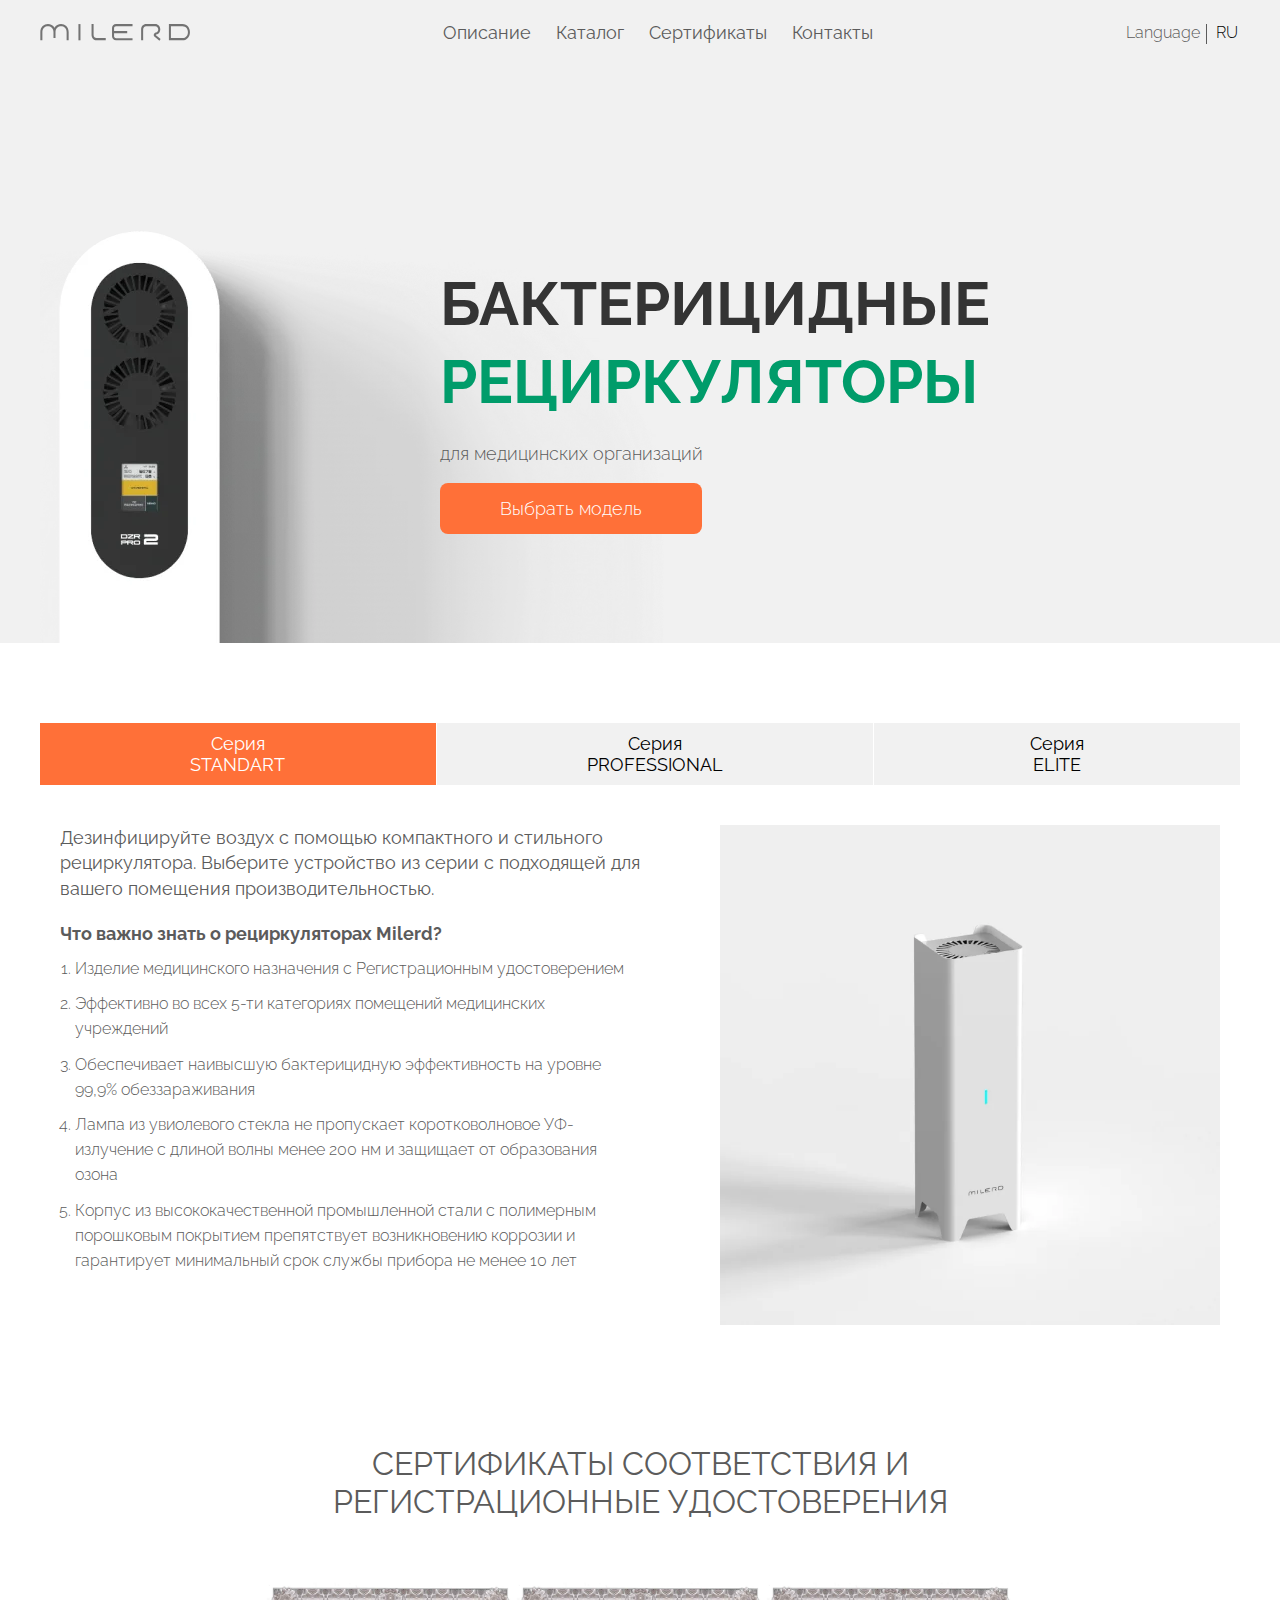
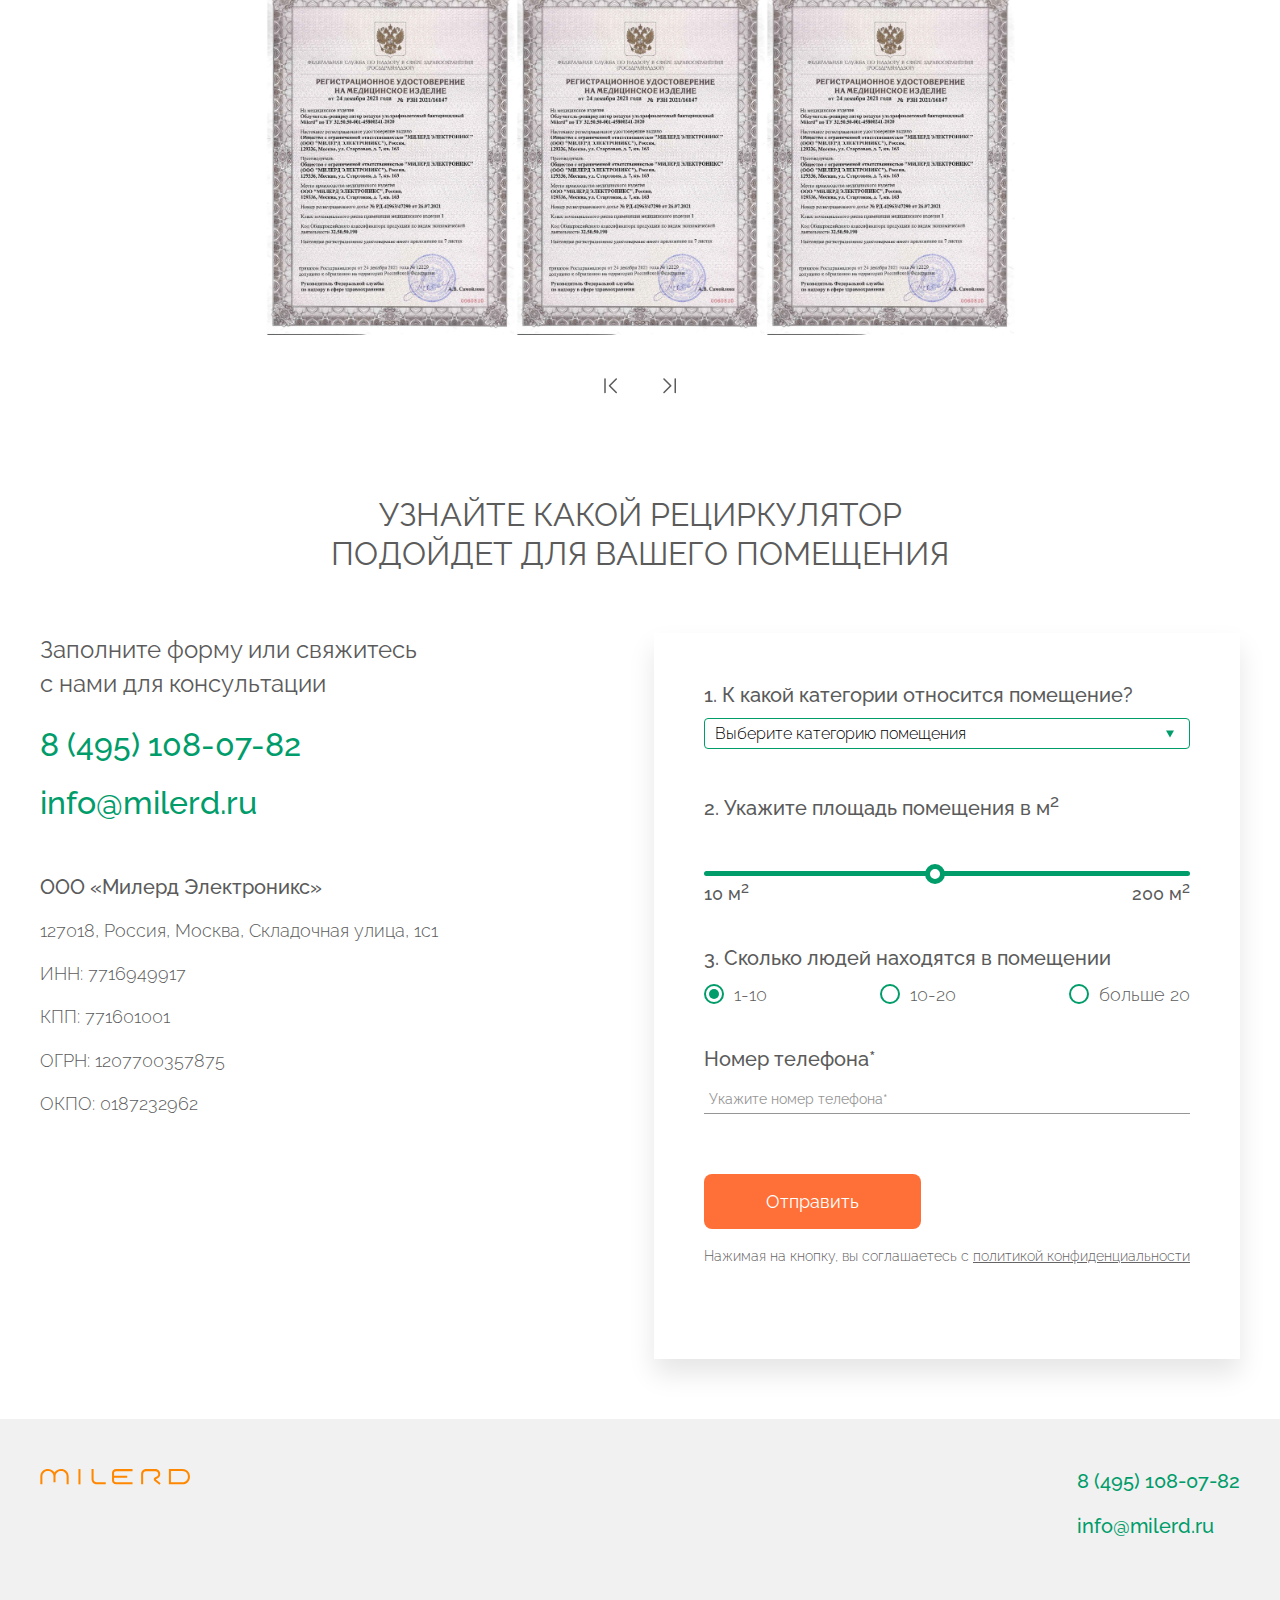
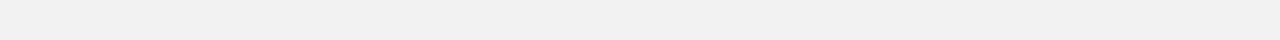
==== commit 75d03c84: "Фото заменены на формат webp" ====
--- a/index.html
+++ b/index.html
@@ -49,7 +49,7 @@
         <section class="hero">
             <div class="container">
                 <div class="hero__inner">
-                    <img class="hero__img" src="./images/hero-1 1.png" alt="">
+                    <img class="hero__img" src="./images/hero-1-1.webp" alt="Бактерицидный рециркулятор">
                     <div class="hero__content">
                         <h1 class="hero__title">
                             Бактерицидные <span>рециркуляторы</span>
@@ -97,7 +97,7 @@
                             </div>
                         </div>
                         <div class="tab__img">
-                            <img src="./images/DZR_M_46_2.png" alt="">
+                            <img src="./images/DZR_M_46_2.webp" alt="Серия STANDART">
                         </div>
                         
                     </div>
@@ -126,7 +126,7 @@
                             </div>
                         </div>
                         <div class="tab__img">
-                            <img src="./images/proff.png" alt="">
+                            <img src="./images/proff.webp" alt="Серия PROFESSIONAL">
                         </div>
                     </div>
                     <div class="tabs__item" id="tab3">
@@ -154,7 +154,7 @@
                             </div>
                         </div>
                         <div class="tab__img">
-                            <img src="./images/elite.png" alt="">
+                            <img src="./images/elite.webp" alt="Серия ELITE">
                         </div>
                     </div>
                 </div>
@@ -171,28 +171,28 @@
                     <div class="slider-container">
                         <ul class="slider-track">
                             <li class="slider-item">
-                                <img src="./images/РУ_page-0001.jpg" alt="">
-                            </li>
-                            <li class="slider-item">
-                                <img src="./images/РУ_page-0001.jpg" alt="">
-                            </li>
-                            <li class="slider-item">
-                                <img src="./images/РУ_page-0001.jpg" alt="">
-                            </li>
-                            <li class="slider-item">
-                                <img src="./images/РУ_page-0001.jpg" alt="">
-                            </li>
-                            <li class="slider-item">
-                                <img src="./images/РУ_page-0001.jpg" alt="">
-                            </li>
-                            <li class="slider-item">
-                                <img src="./images/РУ_page-0001.jpg" alt="">
-                            </li>
-                            <li class="slider-item">
-                                <img src="./images/РУ_page-0001.jpg" alt="">
-                            </li>
-                            <li class="slider-item">
-                                <img src="./images/РУ_page-0001.jpg" alt="">
+                                <img src="./images/РУ_page-0001.webp" alt="Сертификат соответствия">
+                            </li>
+                            <li class="slider-item">
+                                <img src="./images/РУ_page-0001.webp" alt="Сертификат соответствия">
+                            </li>
+                            <li class="slider-item">
+                                <img src="./images/РУ_page-0001.webp" alt="Сертификат соответствия">
+                            </li>
+                            <li class="slider-item">
+                                <img src="./images/РУ_page-0001.webp" alt="Сертификат соответствия">
+                            </li>
+                            <li class="slider-item">
+                                <img src="./images/РУ_page-0001.webp" alt="">
+                            </li>
+                            <li class="slider-item">
+                                <img src="./images/РУ_page-0001.webp" alt="Сертификат соответствия">
+                            </li>
+                            <li class="slider-item">
+                                <img src="./images/РУ_page-0001.webp" alt="Сертификат соответствия">
+                            </li>
+                            <li class="slider-item">
+                                <img src="./images/РУ_page-0001.webp" alt="Сертификат соответствия">
                             </li>
                         </ul>
                     </div>
@@ -243,7 +243,7 @@
                             novalidate>
                             
                             <div class="form__group">
-                                <label class="form__label" for="area">1. К какой категории относится помещение?</label>
+                                <label class="form__label">1. К какой категории относится помещение?</label>
                             <div class="select">
 
                                  <button class="select__btn select__btn-quiz">Выберите категорию помещения</button>
@@ -266,7 +266,7 @@
                             </div>
 
                             <div class="form__group">
-                                <label class="form__label" for="area">2. Укажите площадь помещения в м<sup>2</sup></label>
+                                <label class="form__label">2. Укажите площадь помещения в м<sup>2</sup></label>
                                 <div class="range">
 
                                     <div class="slider-value">
@@ -284,27 +284,27 @@
                             </div>
 
                             <div class="form__group">
-                                <label class="form__label" for="productName">3. Сколько людей находятся в помещении</label>
+                                <label class="form__label">3. Сколько людей находятся в помещении</label>
 
                                 <div class="radios">
                                     <label class="radio__label" for="peopleNum1-10">
                                         <input checked class="radio__input" value="1-10" id="peopleNum1-10" type="radio"
                                             name="peopleNum">
-                                        <div class="radio-fake"></div>
+                                        <span class="radio-fake"></span>
                                             1-10
                                           </label>
                                     
                                     <label class="radio__label" for="peopleNum10-20">
                                         <input class="radio__input" value="10-20" id="peopleNum10-20" type="radio"
                                             name="peopleNum">
-                                        <div class="radio-fake"></div>           
+                                        <span class="radio-fake"></span>           
                                          10-20
                                     </label>
                                     
                                     <label class="radio__label" for="peopleNumOver20">
                                         <input class="radio__input" value="over20" id="peopleNumOver20" type="radio"
                                             name="peopleNum">
-                                        <div class="radio-fake"></div>
+                                        <span class="radio-fake"></span>
                                         больше 20
                                     </label>
                                 </div>
@@ -319,7 +319,7 @@
                             </div>
 
                             <div class="form__group">
-                                <button class="btn-quiz" id="btn-quiz" type=" submit">Отправить</button>
+                                <button class="btn-quiz" id="btn-quiz" type="submit">Отправить</button>
                                 <p class="politic">Нажимая на кнопку, вы соглашаетесь с
                                     <a class="checkbox__label-politic" href="#">политикой конфиденциальности</a></p>
                             </div>
@@ -333,7 +333,7 @@
     <footer class="footer">
        <div class="container">
          <div class="footer__inner">
-             <a class="footer-logo" href="./index.html">
+             <a class="footer__logo" href="./index.html">
                  <img class="logo__img" src="./images/logo-footer.svg" alt="logo">
              </a>
 
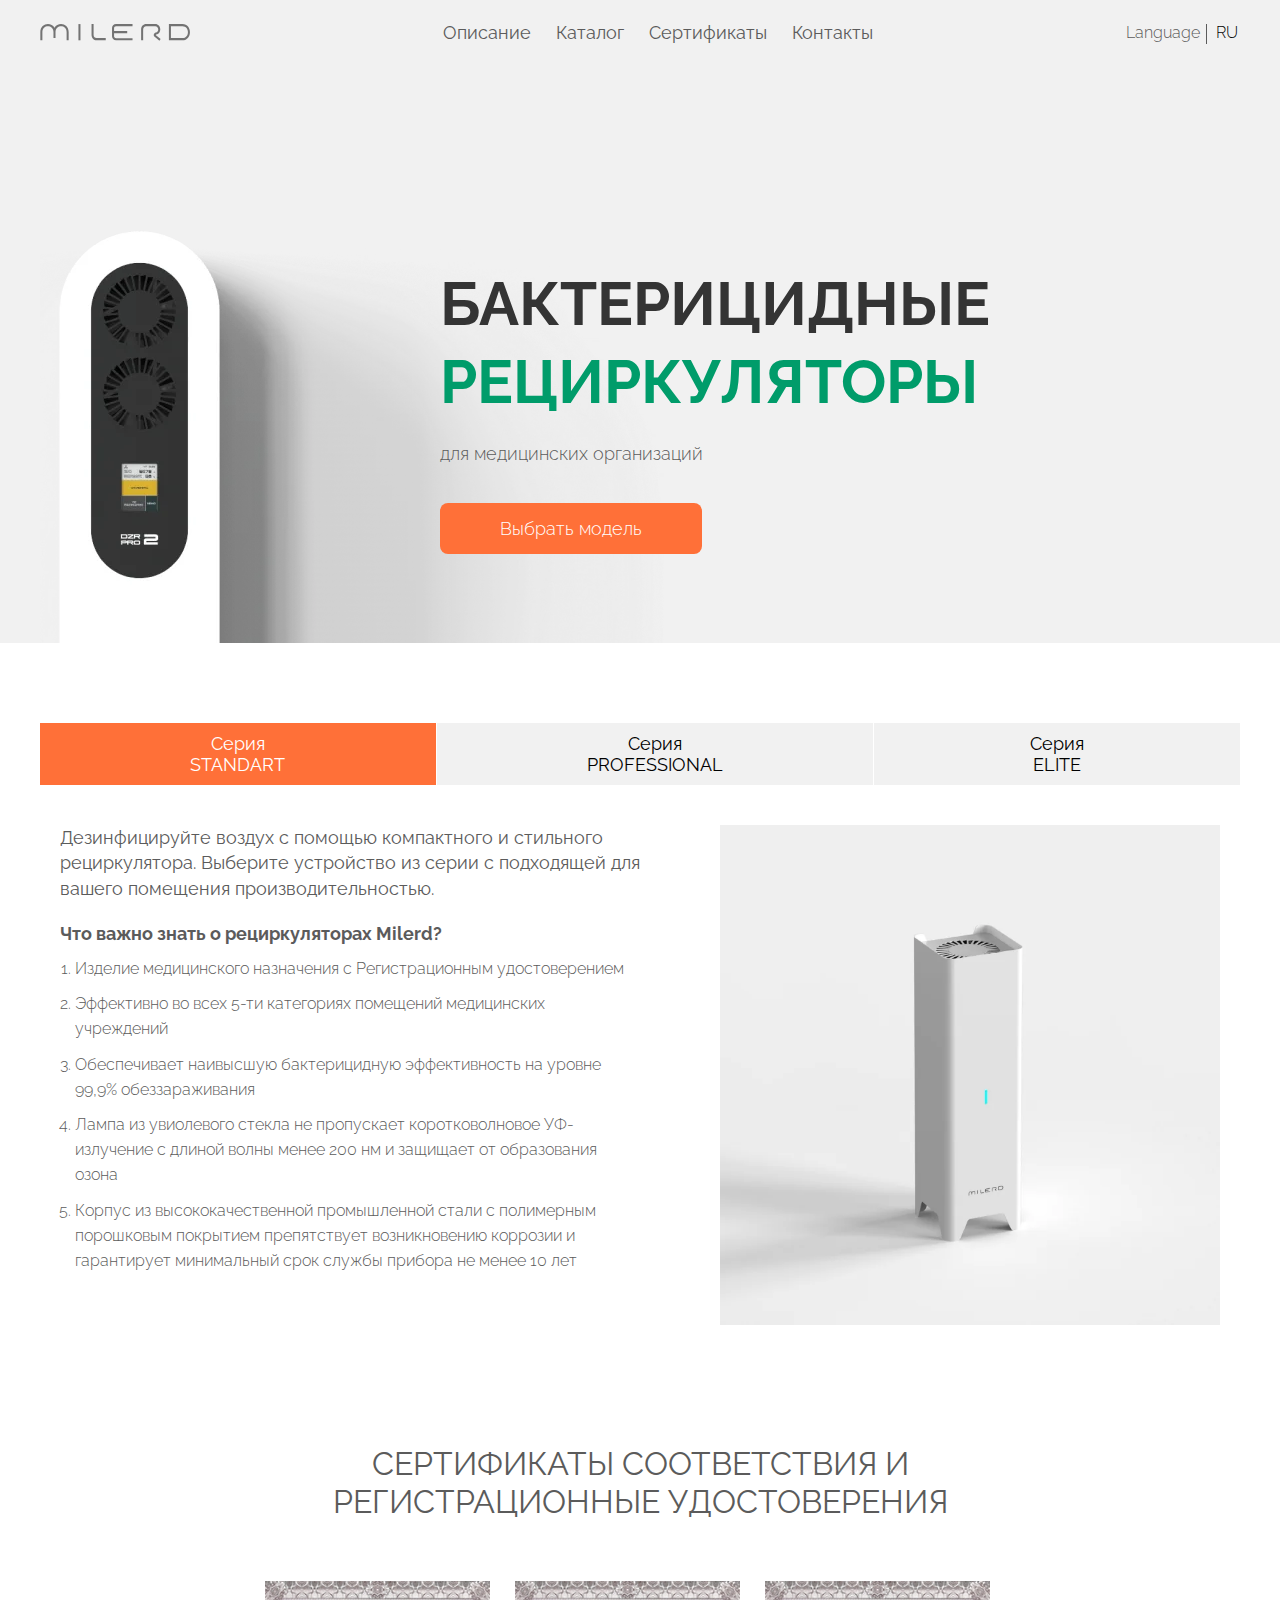
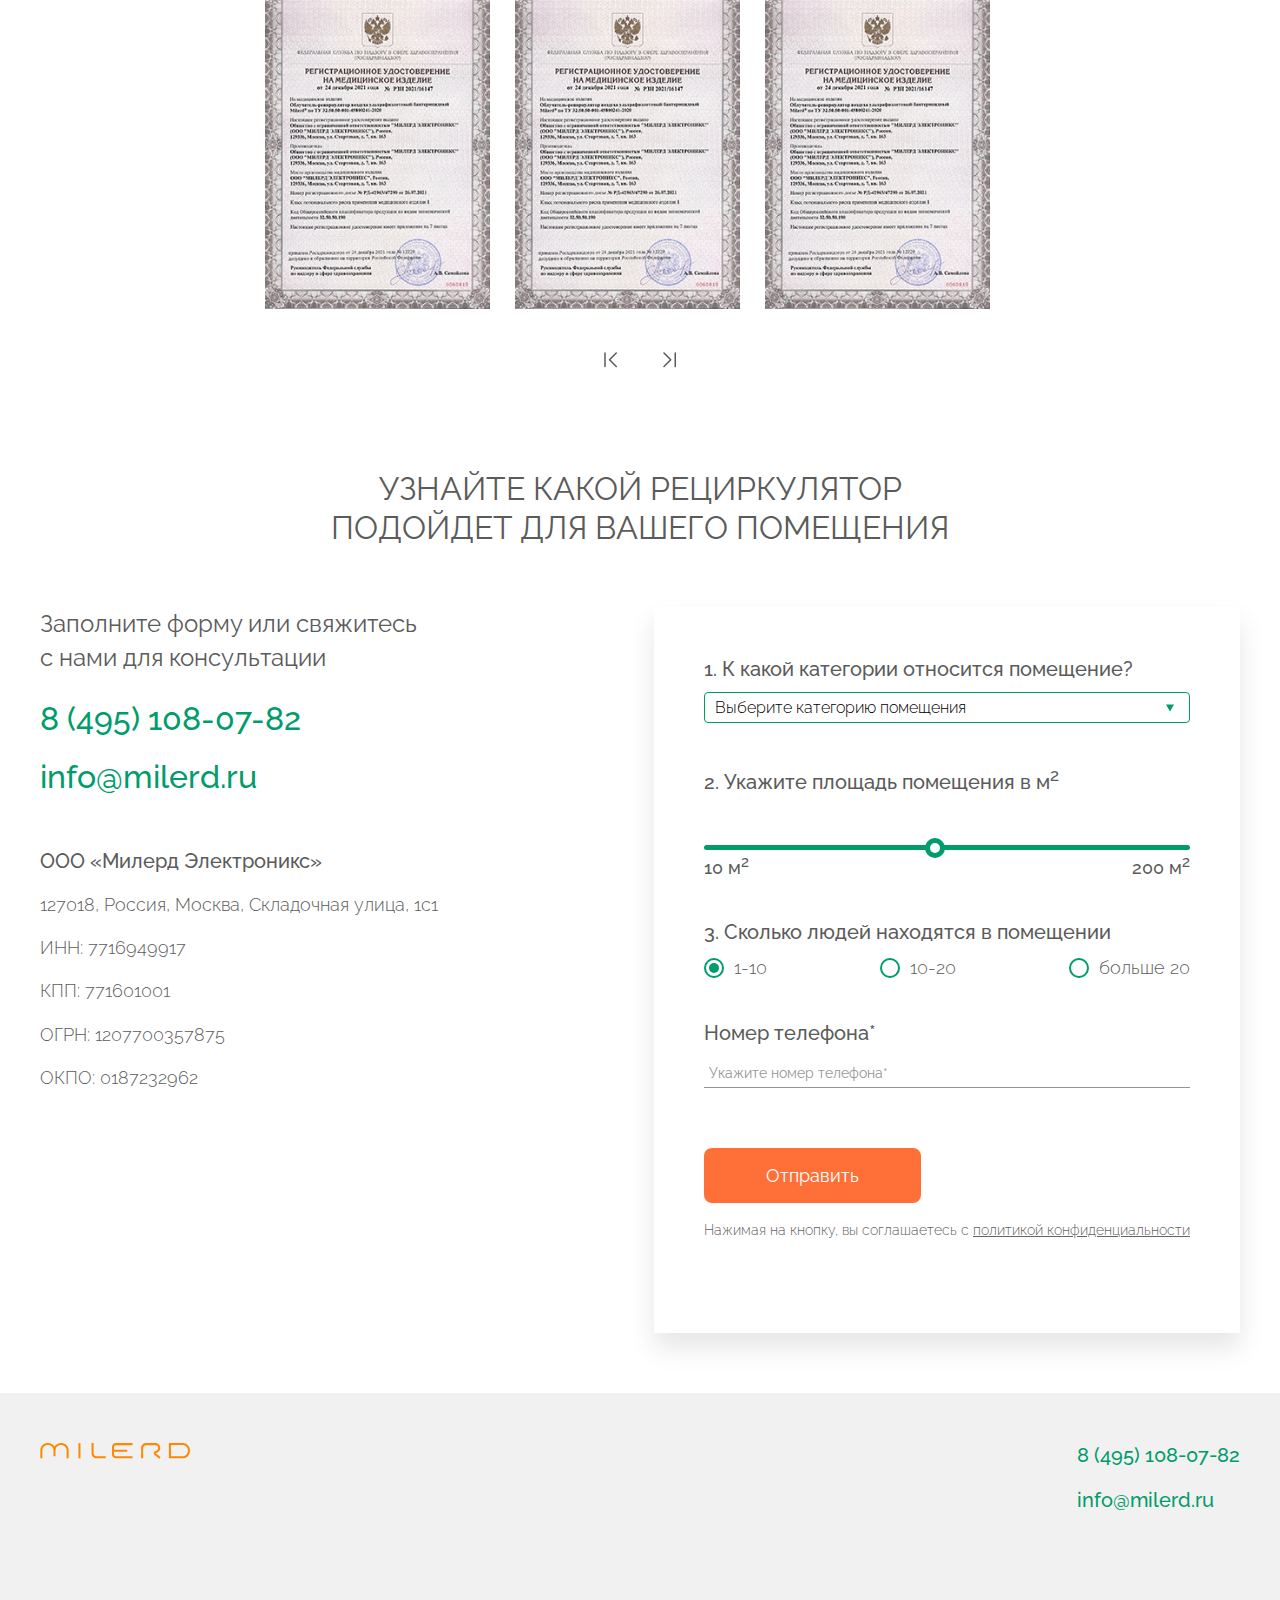
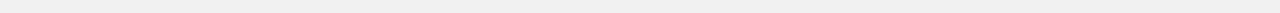
==== commit 8ccabf48: "Добавлены товары в каталог" ====
--- a/index.html
+++ b/index.html
@@ -183,7 +183,7 @@
                                 <img src="./images/РУ_page-0001.webp" alt="Сертификат соответствия">
                             </li>
                             <li class="slider-item">
-                                <img src="./images/РУ_page-0001.webp" alt="">
+                                <img src="./images/РУ_page-0001.webp" alt="Сертификат соответствия">
                             </li>
                             <li class="slider-item">
                                 <img src="./images/РУ_page-0001.webp" alt="Сертификат соответствия">
@@ -217,7 +217,7 @@
                 </div>
             </div>
         </section>
-        <!-- / tabs -->
+        <!-- / slider -->
 
         <section class="contacts" id="contacts">
             <div class="container">
--- a/css/style.css
+++ b/css/style.css
@@ -336,7 +336,12 @@
 }
 @media (max-width: 576px) {
   .hero__img {
-    padding-top: 230px;
+    padding-top: 130px;
+  }
+}
+@media (max-width: 412px) {
+  .hero__img {
+    padding-top: 40px;
   }
 }
 
@@ -358,8 +363,13 @@
 }
 @media (max-width: 576px) {
   .hero__content {
-    top: 100px;
+    top: 50px;
     left: 0;
+  }
+}
+@media (max-width: 412px) {
+  .hero__content {
+    top: 30px;
   }
 }
 
@@ -386,12 +396,19 @@
 @media (max-width: 576px) {
   .hero__title {
     font-size: 36px;
+    margin-bottom: 10px;
+  }
+}
+@media (max-width: 412px) {
+  .hero__title {
+    font-size: 28px;
+    margin-bottom: 0;
   }
 }
 
 .hero__text {
   font-weight: 300;
-  margin-bottom: 30px;
+  margin-bottom: 50px;
 }
 
 a.btn__catalog {
@@ -614,7 +631,7 @@
   transition: 0.5s;
 }
 .slider-item img {
-  width: 100%;
+  width: 90%;
   display: -webkit-box;
   display: -ms-flexbox;
   display: flex;
@@ -753,6 +770,7 @@
   .contacts__form {
     margin: 0 auto;
     text-align: left;
+    padding: 20px;
   }
 }
 
@@ -1028,13 +1046,13 @@
   }
 }
 
-.footer-logo {
+.footer__logo {
   margin-bottom: 40px;
 }
 @media (max-width: 768px) {
-  .footer-logo {
-    margin-bottom: 40px;
-    margin: 0 auto;
+  .footer__logo {
+    margin-left: auto;
+    margin-right: auto;
   }
 }
 
@@ -1307,6 +1325,11 @@
     padding: 40px 10px 40px 20px;
   }
 }
+@media (max-width: 412px) {
+  .catalog__img {
+    display: none;
+  }
+}
 
 .catalog__content {
   width: 65%;
@@ -1320,6 +1343,12 @@
 @media (max-width: 768px) {
   .catalog__content {
     padding-left: 20px;
+  }
+}
+@media (max-width: 412px) {
+  .catalog__content {
+    padding-left: 0;
+    width: 100%;
   }
 }
 
@@ -1368,15 +1397,25 @@
   display: -webkit-box;
   display: -ms-flexbox;
   display: flex;
-  -webkit-box-pack: justify;
-      -ms-flex-pack: justify;
-          justify-content: space-between;
+  -webkit-box-pack: center;
+      -ms-flex-pack: center;
+          justify-content: center;
   -ms-flex-wrap: wrap;
       flex-wrap: wrap;
   row-gap: 20px;
   -webkit-column-gap: 10px;
      -moz-column-gap: 10px;
           column-gap: 10px;
+}
+@media (max-width: 768px) {
+  .products__list {
+    padding: 50px;
+  }
+}
+@media (max-width: 768px) {
+  .products__list {
+    padding: 50px 0;
+  }
 }
 
 .product__item {
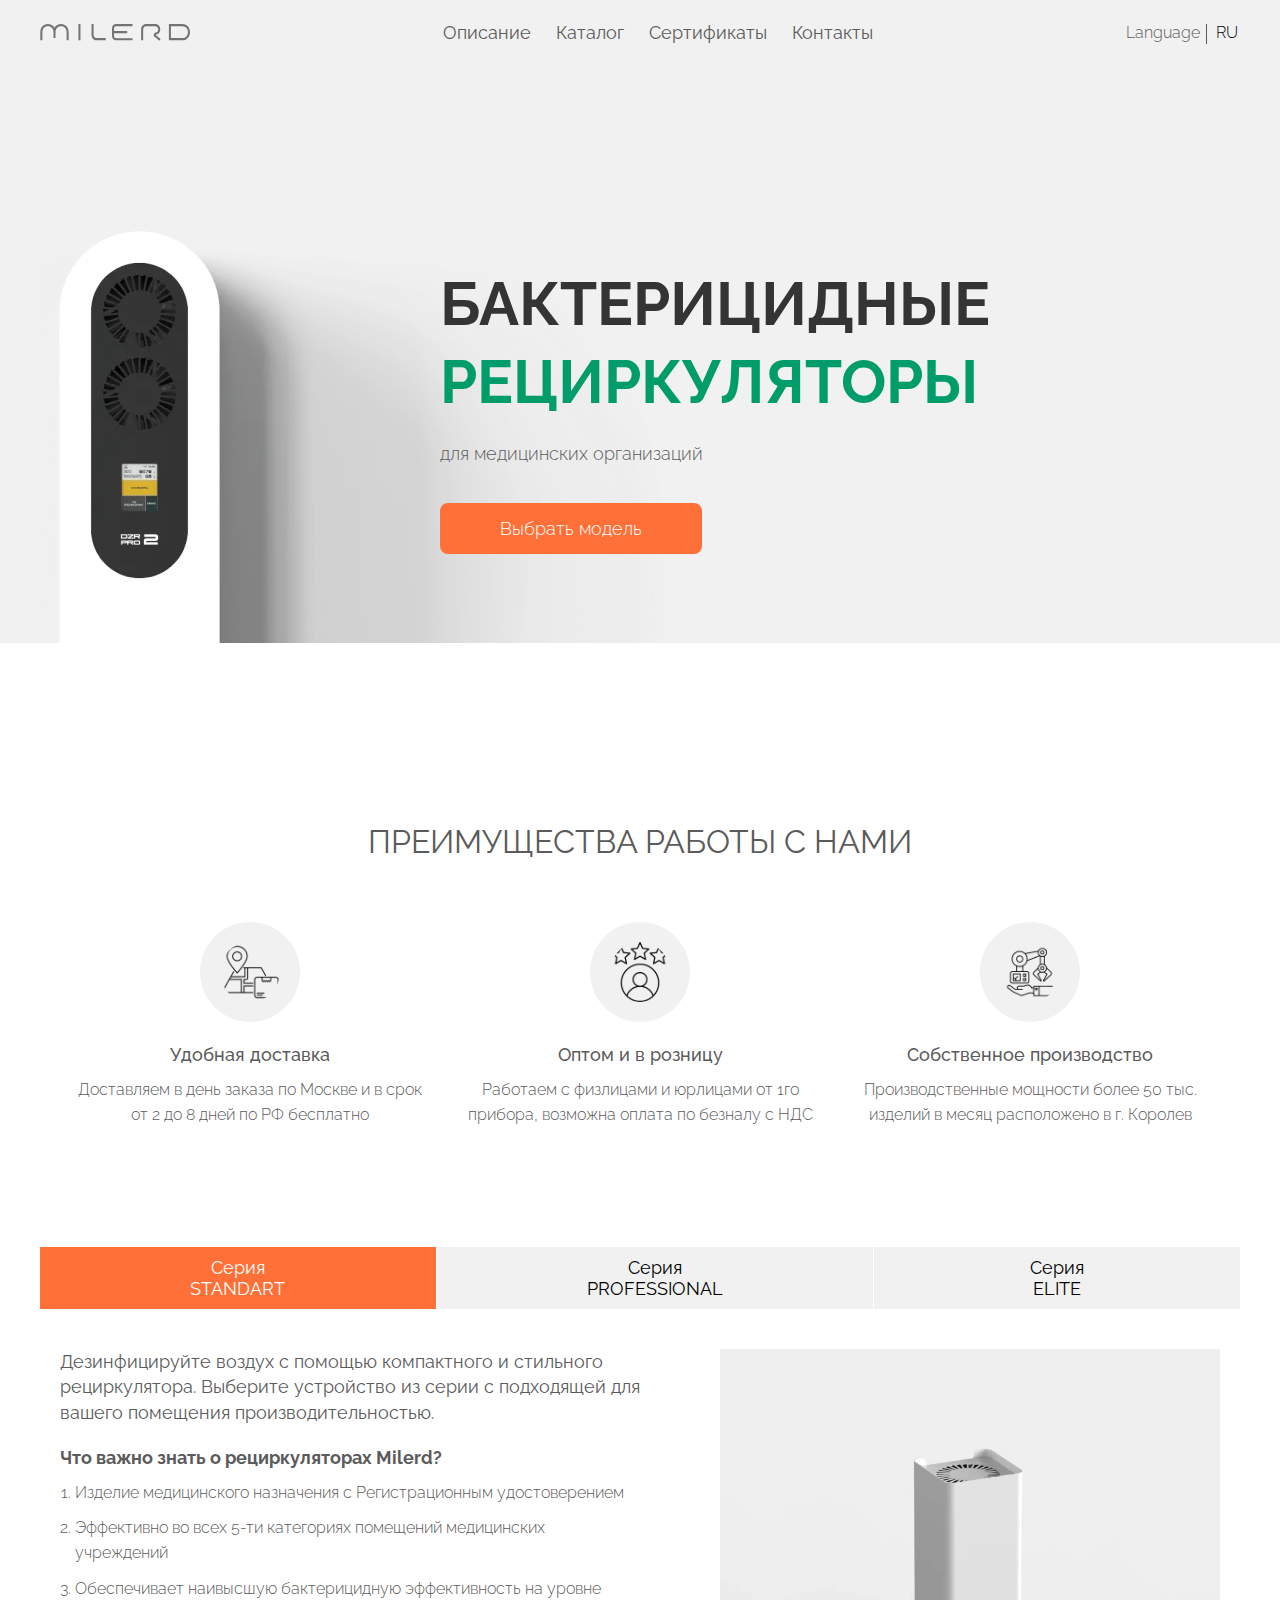
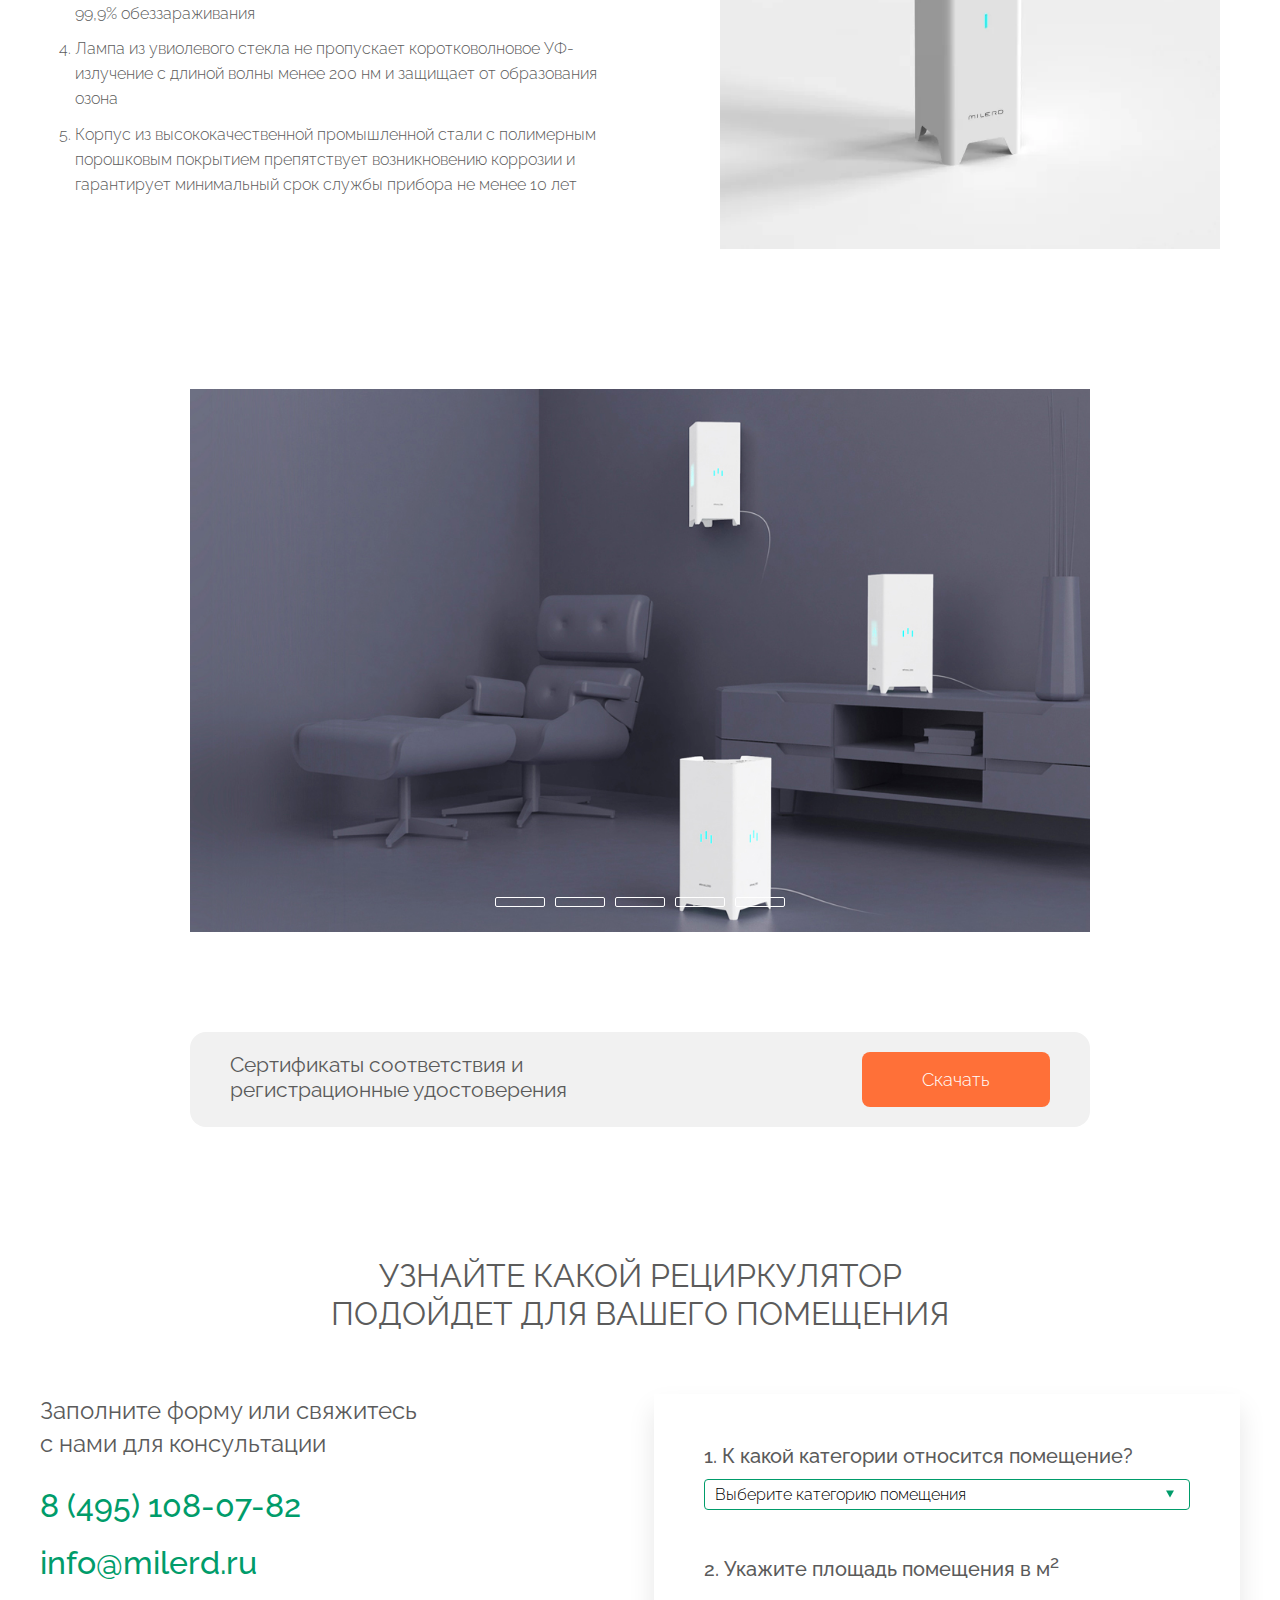
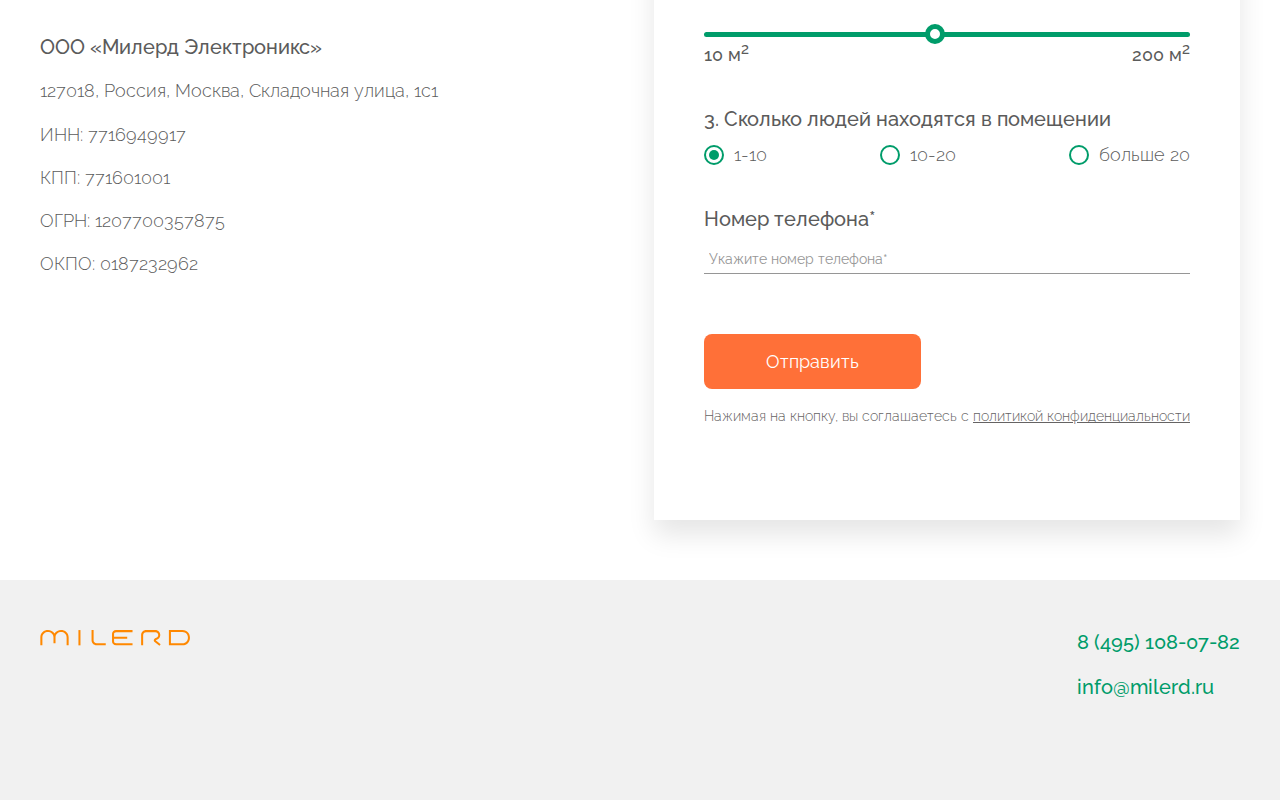
==== commit d1c33172: "Добавлен блок с преимуществами, переделан слайдер" ====
--- a/index.html
+++ b/index.html
@@ -6,10 +6,10 @@
     <title>MILERD</title>
     
     <link rel="stylesheet" href="css/reset.css">
-    <link rel="stylesheet" href="https://unpkg.com/swiper@8/swiper-bundle.min.css" />
     <link rel="stylesheet" href="css/style.css">
     <link href="https://fonts.googleapis.com/css2?family=Raleway:wght@300;400;500;600;700;800&display=swap"
         rel="stylesheet">
+        <!-- <link rel="stylesheet" href="https://cdn.jsdelivr.net/npm/swiper@8/swiper-bundle.min.css" /> -->
 </head>
 <body>
     <header class="header">
@@ -57,12 +57,40 @@
                         <p class="hero__text">
                             для медицинских организаций
                         </p>
-                        <a class="btn__catalog" href="./catalog.html">Выбрать модель</a>
+                        <a class="btn btn__hero" href="./catalog.html">Выбрать модель</a>
                     </div>
                   </div>
             </div>
         </section>
         <!-- / hero -->
+
+
+        <section class="benefits">
+            <div class="container">
+                <h2 class="section-title benefits__title">Преимущества работы с нами</h2>
+                <div class="benefits__inner">
+                    <div class="benefit">
+                        <img class="benefit__img" src="images/icons/route.png" alt="">
+                        <p class="benefit__titile">Удобная доставка</p>
+                        <p class="benefit__text">Доставляем в день заказа по Москве и в срок от 2 до 8 дней по РФ
+                            бесплатно</p>
+                    </div>
+                    <div class="benefit">
+                        <img class="benefit__img" src="images/icons/review.png" alt="">
+                        <p class="benefit__titile">Оптом и в розницу</p>
+                        <p class="benefit__text">Работаем с физлицами и юрлицами от 1го прибора, возможна оплата по
+                            безналу с НДС</p>
+                    </div>
+                    <div class="benefit">
+                        <img class="benefit__img" src="images/icons/robot-arm.png" alt="">
+                        <p class="benefit__titile">Собственное производство</p>
+                        <p class="benefit__text">Производственные мощности более 50 тыс. изделий в месяц расположено в
+                            г. Королев</p>
+                    </div>
+                </div>
+
+            </div>
+        </section>
 
         <section class="tabs" id="tabs">
             <div class="container">
@@ -162,66 +190,62 @@
         </section>
         <!-- / tabs -->
 
+        <section class="foto-slider">
+            <div class="container">
+                <div class="slider">
+                    <div class="slider-nav">
+                        <label for="s1" class="slider-nav-item"></label>
+                        <label for="s2" class="slider-nav-item"></label>
+                        <label for="s3" class="slider-nav-item"></label>
+                        <label for="s4" class="slider-nav-item"></label>
+                        <label for="s5" class="slider-nav-item"></label>
+                    </div>
+
+                    <div class="slider-items">
+
+                        <input type="radio" name="s" id="s1">
+                        <input type="radio" name="s" id="s2">
+                        <input type="radio" name="s" id="s3">
+                        <input type="radio" name="s" id="s4">
+                        <input type="radio" name="s" id="s5">
+
+                        <div class="slider-item s1">
+                            <img src="images/slider/slider-1.jpg" alt="">
+                        </div>
+                        <div class="slider-item">
+                            <img src="images/slider/slider-2.jpg" alt="">
+                        </div>
+                        <div class="slider-item">
+                            <img src="images/slider/slider-3.jpg" alt="">
+                        </div>
+                        <div class="slider-item">
+                            <img src="images/slider/slider-4.jpg" alt="">
+                        </div>
+                        <div class="slider-item">
+                            <img src="images/slider/slider-5.jpg" alt="">
+                        </div>
+                    </div>
+
+                </div>
+            </div>
+        </section>
+        <!-- / foto-slider -->
 
         <section class="sertificate" id="sertificate">
             <div class="container">
-                <h2 class="sertificate__title">Сертификаты соответствия и регистрационные удостоверения</h2>
-
-                <div class="slider-wrapper">
-                    <div class="slider-container">
-                        <ul class="slider-track">
-                            <li class="slider-item">
-                                <img src="./images/РУ_page-0001.webp" alt="Сертификат соответствия">
-                            </li>
-                            <li class="slider-item">
-                                <img src="./images/РУ_page-0001.webp" alt="Сертификат соответствия">
-                            </li>
-                            <li class="slider-item">
-                                <img src="./images/РУ_page-0001.webp" alt="Сертификат соответствия">
-                            </li>
-                            <li class="slider-item">
-                                <img src="./images/РУ_page-0001.webp" alt="Сертификат соответствия">
-                            </li>
-                            <li class="slider-item">
-                                <img src="./images/РУ_page-0001.webp" alt="Сертификат соответствия">
-                            </li>
-                            <li class="slider-item">
-                                <img src="./images/РУ_page-0001.webp" alt="Сертификат соответствия">
-                            </li>
-                            <li class="slider-item">
-                                <img src="./images/РУ_page-0001.webp" alt="Сертификат соответствия">
-                            </li>
-                            <li class="slider-item">
-                                <img src="./images/РУ_page-0001.webp" alt="Сертификат соответствия">
-                            </li>
-                        </ul>
-                    </div>
-                    <div class="slider-btns">
-                        <button class="button-prev slider-btn">
-                            <svg width="40" height="50" viewBox="0 0 50 50" fill="none"
-                                xmlns="http://www.w3.org/2000/svg">
-                                <path
-                                    d="M15 12.5C14.7074 12.4999 14.4241 12.6025 14.1994 12.7898C13.9746 12.9771 13.8227 13.2372 13.77 13.525L13.75 13.75V36.25C13.7494 36.5624 13.8658 36.8637 14.0763 37.0945C14.2867 37.3253 14.576 37.469 14.8871 37.4972C15.1981 37.5254 15.5085 37.4362 15.7571 37.247C16.0056 37.0578 16.1744 36.7824 16.23 36.475L16.25 36.25V13.75C16.25 13.4185 16.1183 13.1006 15.8839 12.8662C15.6495 12.6317 15.3315 12.5 15 12.5ZM34.635 12.865C34.4279 12.6583 34.1548 12.5309 33.8633 12.5048C33.5719 12.4788 33.2805 12.5558 33.04 12.7225L32.865 12.865L21.615 24.115C21.4083 24.3222 21.2808 24.5953 21.2548 24.8867C21.2288 25.1782 21.3058 25.4695 21.4725 25.71L21.615 25.885L32.865 37.135C33.0855 37.3565 33.3809 37.4873 33.6931 37.5018C34.0052 37.5162 34.3115 37.4132 34.5515 37.2131C34.7914 37.0129 34.9478 36.7302 34.9896 36.4205C35.0314 36.1108 34.9558 35.7967 34.7775 35.54L34.635 35.365L24.2675 25L34.635 14.635C34.7514 14.5189 34.8438 14.381 34.9068 14.2291C34.9698 14.0773 35.0022 13.9145 35.0022 13.75C35.0022 13.5856 34.9698 13.4228 34.9068 13.2709C34.8438 13.1191 34.7514 12.9811 34.635 12.865V12.865Z"
-                                    fill="rgb(91, 91, 91)" />
-                            </svg>
-                        </button>
-                        <button class="button-next slider-btn">
-                            <svg width="40" height="50" viewBox="0 0 50 50" fill="none"
-                                xmlns="http://www.w3.org/2000/svg">
-                                <path
-                                    d="M33.75 12.5C34.0426 12.4999 34.3259 12.6025 34.5507 12.7898C34.7754 12.9771 34.9274 13.2372 34.98 13.525L35 13.75V36.25C35.0006 36.5624 34.8842 36.8637 34.6738 37.0945C34.4633 37.3253 34.1741 37.469 33.863 37.4972C33.5519 37.5254 33.2415 37.4362 32.993 37.247C32.7444 37.0578 32.5757 36.7824 32.52 36.475L32.5 36.25V13.75C32.5 13.4185 32.6317 13.1006 32.8662 12.8662C33.1006 12.6317 33.4185 12.5 33.75 12.5ZM14.115 12.865C14.3222 12.6583 14.5953 12.5309 14.8867 12.5048C15.1782 12.4788 15.4695 12.5558 15.71 12.7225L15.885 12.865L27.135 24.115C27.3417 24.3222 27.4692 24.5953 27.4952 24.8867C27.5213 25.1782 27.4442 25.4695 27.2775 25.71L27.135 25.885L15.885 37.135C15.6646 37.3565 15.3691 37.4873 15.057 37.5018C14.7448 37.5162 14.4386 37.4132 14.1986 37.2131C13.9586 37.0129 13.8023 36.7302 13.7604 36.4205C13.7186 36.1108 13.7943 35.7967 13.9725 35.54L14.115 35.365L24.4825 25L14.115 14.635C13.9986 14.5189 13.9063 14.381 13.8433 14.2291C13.7802 14.0773 13.7478 13.9145 13.7478 13.75C13.7478 13.5856 13.7802 13.4228 13.8433 13.2709C13.9063 13.1191 13.9986 12.9811 14.115 12.865Z"
-                                    fill="rgb(91, 91, 91)" />
-                            </svg>
-                        </button>
-                    </div>
-                </div>
-            </div>
-        </section>
-        <!-- / slider -->
+                <div class="sertificate__bg">
+                    <h3 class="sertificate__title">Сертификаты соответствия и регистрационные удостоверения
+                    </h3>
+                    <a class="btn sertificate__btn" href="images/РУ_page-0001.jpg" download="">Скачать</a>
+                </div>                
+            </div>
+        </section>
+        <!-- / sertificate -->
+        
 
         <section class="contacts" id="contacts">
             <div class="container">
-                <h2 class="contacts__title">Узнайте какой рециркулятор подойдет для вашего помещения</h2>
+                <h2 class="section-title contacts__title">Узнайте какой рециркулятор подойдет для вашего помещения</h2>
                 <div class="contacts__inner">
                      <div class="contacts__content">
                             <p class="contacts__text">
@@ -319,7 +343,7 @@
                             </div>
 
                             <div class="form__group">
-                                <button class="btn-quiz" id="btn-quiz" type="submit">Отправить</button>
+                                <button class="btn btn-quiz" id="btn-quiz" type="submit">Отправить</button>
                                 <p class="politic">Нажимая на кнопку, вы соглашаетесь с
                                     <a class="checkbox__label-politic" href="#">политикой конфиденциальности</a></p>
                             </div>
@@ -330,6 +354,7 @@
         </section>
         <!-- / contacts -->
     </main>
+
     <footer class="footer">
        <div class="container">
          <div class="footer__inner">
@@ -346,6 +371,8 @@
 
     </footer>
     <!-- / footer -->
+    
     <script src="js/main.js"></script>
+    <!-- <script src="https://cdn.jsdelivr.net/npm/swiper@8/swiper-bundle.min.js"></script> -->
 </body>
 </html>--- a/css/style.css
+++ b/css/style.css
@@ -22,6 +22,51 @@
   max-width: 1220px;
   margin: 0 auto;
   padding: 0 10px;
+}
+
+.btn {
+  background-color: #ff7038;
+  color: #fff;
+  padding: 15px 60px;
+  border-radius: 8px;
+  -webkit-transition: all 0.3s ease 0s;
+  -o-transition: all 0.3s ease 0s;
+  transition: all 0.3s ease 0s;
+}
+.btn:hover {
+  background-color: rgb(254, 90, 25);
+  color: #fff;
+}
+@media (max-width: 412px) {
+  .btn {
+    padding: 15px 50px;
+    font-size: 16px;
+  }
+}
+
+.section-title {
+  padding-bottom: 60px;
+  padding-top: 80px;
+  text-align: center;
+  max-width: 700px;
+  margin: 0 auto;
+  font-size: 32px;
+  font-weight: 400;
+  text-transform: uppercase;
+  line-height: 1.2em;
+}
+@media (max-width: 992px) {
+  .section-title {
+    font-size: 28px;
+  }
+}
+@media (max-width: 768px) {
+  .section-title {
+    padding-bottom: 20px;
+    padding-top: 60px;
+    width: 100%;
+    font-size: 24px;
+  }
 }
 
 .header {
@@ -331,20 +376,6 @@
   padding-top: 100px;
 }
 
-.hero__img {
-  max-width: 1200px;
-}
-@media (max-width: 576px) {
-  .hero__img {
-    padding-top: 130px;
-  }
-}
-@media (max-width: 412px) {
-  .hero__img {
-    padding-top: 40px;
-  }
-}
-
 .hero__content {
   position: absolute;
   max-width: 600px;
@@ -401,7 +432,7 @@
 }
 @media (max-width: 412px) {
   .hero__title {
-    font-size: 28px;
+    font-size: 24px;
     margin-bottom: 0;
   }
 }
@@ -411,21 +442,64 @@
   margin-bottom: 50px;
 }
 
-a.btn__catalog {
-  background-color: #ff7038;
+a.btn__hero {
   color: #fff;
-  padding: 15px 60px;
-  border-radius: 8px;
-  -webkit-transition: all 0.3s ease 0s;
-  -o-transition: all 0.3s ease 0s;
-  transition: all 0.3s ease 0s;
-}
-a.btn__catalog:hover {
-  background-color: rgb(254, 90, 25);
+}
+
+.benefits {
+  padding-top: 100px;
+  margin: 0 auto;
+}
+.benefits__inner {
+  display: -webkit-box;
+  display: -ms-flexbox;
+  display: flex;
+  -webkit-box-pack: center;
+      -ms-flex-pack: center;
+          justify-content: center;
+  text-align: center;
+  -webkit-box-align: center;
+      -ms-flex-align: center;
+          align-items: center;
+  gap: 30px;
+  -ms-flex-wrap: wrap;
+      flex-wrap: wrap;
+}
+@media (max-width: 768px) {
+  .benefits__inner {
+    display: block;
+  }
+}
+
+.benefit {
+  width: 30%;
+}
+.benefit__img {
+  width: 100px;
+  height: auto;
+  background-color: rgb(241, 241, 241);
+  padding: 20px;
+  border-radius: 100%;
+  margin-bottom: 20px;
+  text-align: center;
+}
+.benefit__titile {
+  font-weight: 500;
+  margin-bottom: 10px;
+}
+.benefit__text {
+  margin: 0;
+  margin-bottom: 20px;
+  font-size: 16px;
+}
+@media (max-width: 768px) {
+  .benefit {
+    width: 100%;
+  }
 }
 
 .tabs {
-  padding-top: 80px;
+  padding-top: 100px;
   margin: 0 auto;
 }
 @media (max-width: 768px) {
@@ -576,104 +650,148 @@
   -o-object-fit: cover;
      object-fit: cover;
 }
+.foto-slider {
+  position: relative;
+  width: 100%;
+  display: -webkit-box;
+  display: -ms-flexbox;
+  display: flex;
+  -webkit-box-pack: center;
+      -ms-flex-pack: center;
+          justify-content: center;
+  -webkit-box-align: center;
+      -ms-flex-align: center;
+          align-items: center;
+  margin-top: 100px;
+  margin-bottom: 100px;
+}
+@media (max-width: 768px) {
+  .foto-slider {
+    margin-top: 20px;
+    margin-bottom: 50px;
+  }
+}
+
+.slider {
+  position: relative;
+  max-width: 900px;
+  height: auto;
+  overflow: hidden;
+}
+
+.slider-nav {
+  position: absolute;
+  bottom: 25px;
+  width: 100%;
+  display: -webkit-box;
+  display: -ms-flexbox;
+  display: flex;
+  -webkit-box-pack: center;
+      -ms-flex-pack: center;
+          justify-content: center;
+  gap: 10px;
+  padding: 0 10px;
+}
+
+.slider-nav-item {
+  width: 50px;
+  height: 10px;
+  border: 1px solid #fff;
+  border-radius: 2px;
+  cursor: pointer;
+  -webkit-transition: all 0.5s ease;
+  -o-transition: all 0.5s ease;
+  transition: all 0.5s ease;
+}
+.slider-nav-item:hover {
+  background-color: #fff;
+}
+
+#s1:checked ~ .s1 {
+  margin-left: 0;
+}
+
+#s2:checked ~ .s1 {
+  margin-left: -20%;
+}
+
+#s3:checked ~ .s1 {
+  margin-left: -40%;
+}
+
+#s4:checked ~ .s1 {
+  margin-left: -60%;
+}
+
+#s5:checked ~ .s1 {
+  margin-left: -80%;
+}
+
+.slider-items {
+  width: 500%;
+  height: 100%;
+  display: -webkit-box;
+  display: -ms-flexbox;
+  display: flex;
+}
+.slider-items input {
+  position: absolute;
+  visibility: hidden;
+}
+
+.slider-item {
+  width: 20%;
+  -webkit-transition: 0.7s;
+  -o-transition: 0.7s;
+  transition: 0.7s;
+}
+.slider-item img {
+  max-width: 100%;
+}
+
+.sertificate__bg {
+  background-color: rgb(241, 241, 241);
+  margin: 0 auto;
+  max-width: 900px;
+  border-radius: 16px;
+  padding: 20px 40px;
+  display: -webkit-box;
+  display: -ms-flexbox;
+  display: flex;
+  -webkit-box-pack: justify;
+      -ms-flex-pack: justify;
+          justify-content: space-between;
+  -ms-flex-wrap: wrap;
+      flex-wrap: wrap;
+}
+@media (max-width: 768px) {
+  .sertificate__bg {
+    padding: 20px;
+    display: block;
+    text-align: center;
+  }
+}
 .sertificate__title {
-  padding-bottom: 60px;
-  padding-top: 80px;
-  text-align: center;
-  max-width: 700px;
-  margin: 0 auto;
-  font-size: 32px;
   font-weight: 400;
-  text-transform: uppercase;
-  line-height: 1.2em;
-}
-@media (max-width: 992px) {
+  max-width: 400px;
+  margin-right: 20px;
+}
+@media (max-width: 768px) {
   .sertificate__title {
-    padding-bottom: 50px;
-    padding-top: 20px;
-  }
-}
-@media (max-width: 768px) {
-  .sertificate__title {
-    padding-bottom: 20px;
-    padding-top: 0px;
     width: 100%;
-    font-size: 24px;
-  }
-}
-
-.slider-wrapper {
-  max-width: 750px;
-  margin: 0 auto;
-}
-
-.slider-container {
-  overflow: hidden;
-}
-
-.slider-track {
-  display: -webkit-box;
-  display: -ms-flexbox;
-  display: flex;
-  -webkit-transition: 0.2s;
-  -o-transition: 0.2s;
-  transition: 0.2s;
-  margin: 0 auto;
-}
-
-.slider-item {
-  text-align: center;
-  min-width: 33.33%;
-  position: relative;
-  left: 0;
-  -webkit-transition: 0.5s;
-  -o-transition: 0.5s;
-  transition: 0.5s;
-}
-.slider-item img {
-  width: 90%;
-  display: -webkit-box;
-  display: -ms-flexbox;
-  display: flex;
-  overflow: hidden;
-}
-@media (max-width: 992px) {
-  .slider-item {
-    min-width: 48%;
-    margin: 0 10px 0 0;
-  }
-}
-@media (max-width: 576px) {
-  .slider-item {
-    min-width: 98%;
-  }
-}
-
-.slider-btns {
-  padding-top: 20px;
-  text-align: center;
-}
-
-.button-prev svg,
-.button-next svg {
-  width: 50px;
-  padding: 10px;
-}
-.button-prev svg path,
-.button-next svg path {
-  fill: rgb(91, 91, 91);
-}
-.button-prev svg path:hover,
-.button-next svg path:hover {
-  fill: #009c6a;
-}
-.button-prev:hover path,
-.button-next:hover path {
-  fill: #009c6a;
-}
-.button-prev:disabled path,
-.button-next:disabled path {
-  fill: rgb(169, 169, 169);
+    margin-right: 0;
+    margin: 0 auto;
+    margin-bottom: 20px;
+  }
+}
+
+a.sertificate__btn {
+  color: #fff;
+  display: block;
+}
+
+.contacts {
+  padding-top: 50px;
 }
 
 .contacts__inner {
@@ -695,31 +813,6 @@
   }
 }
 
-.contacts__title {
-  padding-bottom: 60px;
-  padding-top: 80px;
-  text-align: center;
-  max-width: 700px;
-  margin: 0 auto;
-  font-size: 32px;
-  font-weight: 400;
-  text-transform: uppercase;
-  line-height: 1.2em;
-}
-@media (max-width: 992px) {
-  .contacts__title {
-    font-size: 28px;
-  }
-}
-@media (max-width: 768px) {
-  .contacts__title {
-    padding-bottom: 20px;
-    padding-top: 60px;
-    width: 100%;
-    font-size: 24px;
-  }
-}
-
 .contacts__text {
   max-width: 390px;
   font-weight: 400;
@@ -777,6 +870,7 @@
 .form__group {
   padding-bottom: 40px;
 }
+
 .error-message {
   color: #e74c3c;
 }
@@ -1483,18 +1577,7 @@
 }
 
 .product__btn {
-  background-color: #ff7038;
-  color: #fff;
-  font-size: 16px;
-  padding: 10px 40px;
-  border-radius: 8px;
-  -webkit-transition: all 0.3s ease 0s;
-  -o-transition: all 0.3s ease 0s;
-  transition: all 0.3s ease 0s;
   margin: 10px 0 40px 20px;
-}
-.product__btn:hover {
-  background-color: rgb(254, 90, 25);
 }
 .product__btn:disabled {
   opacity: 0.4;
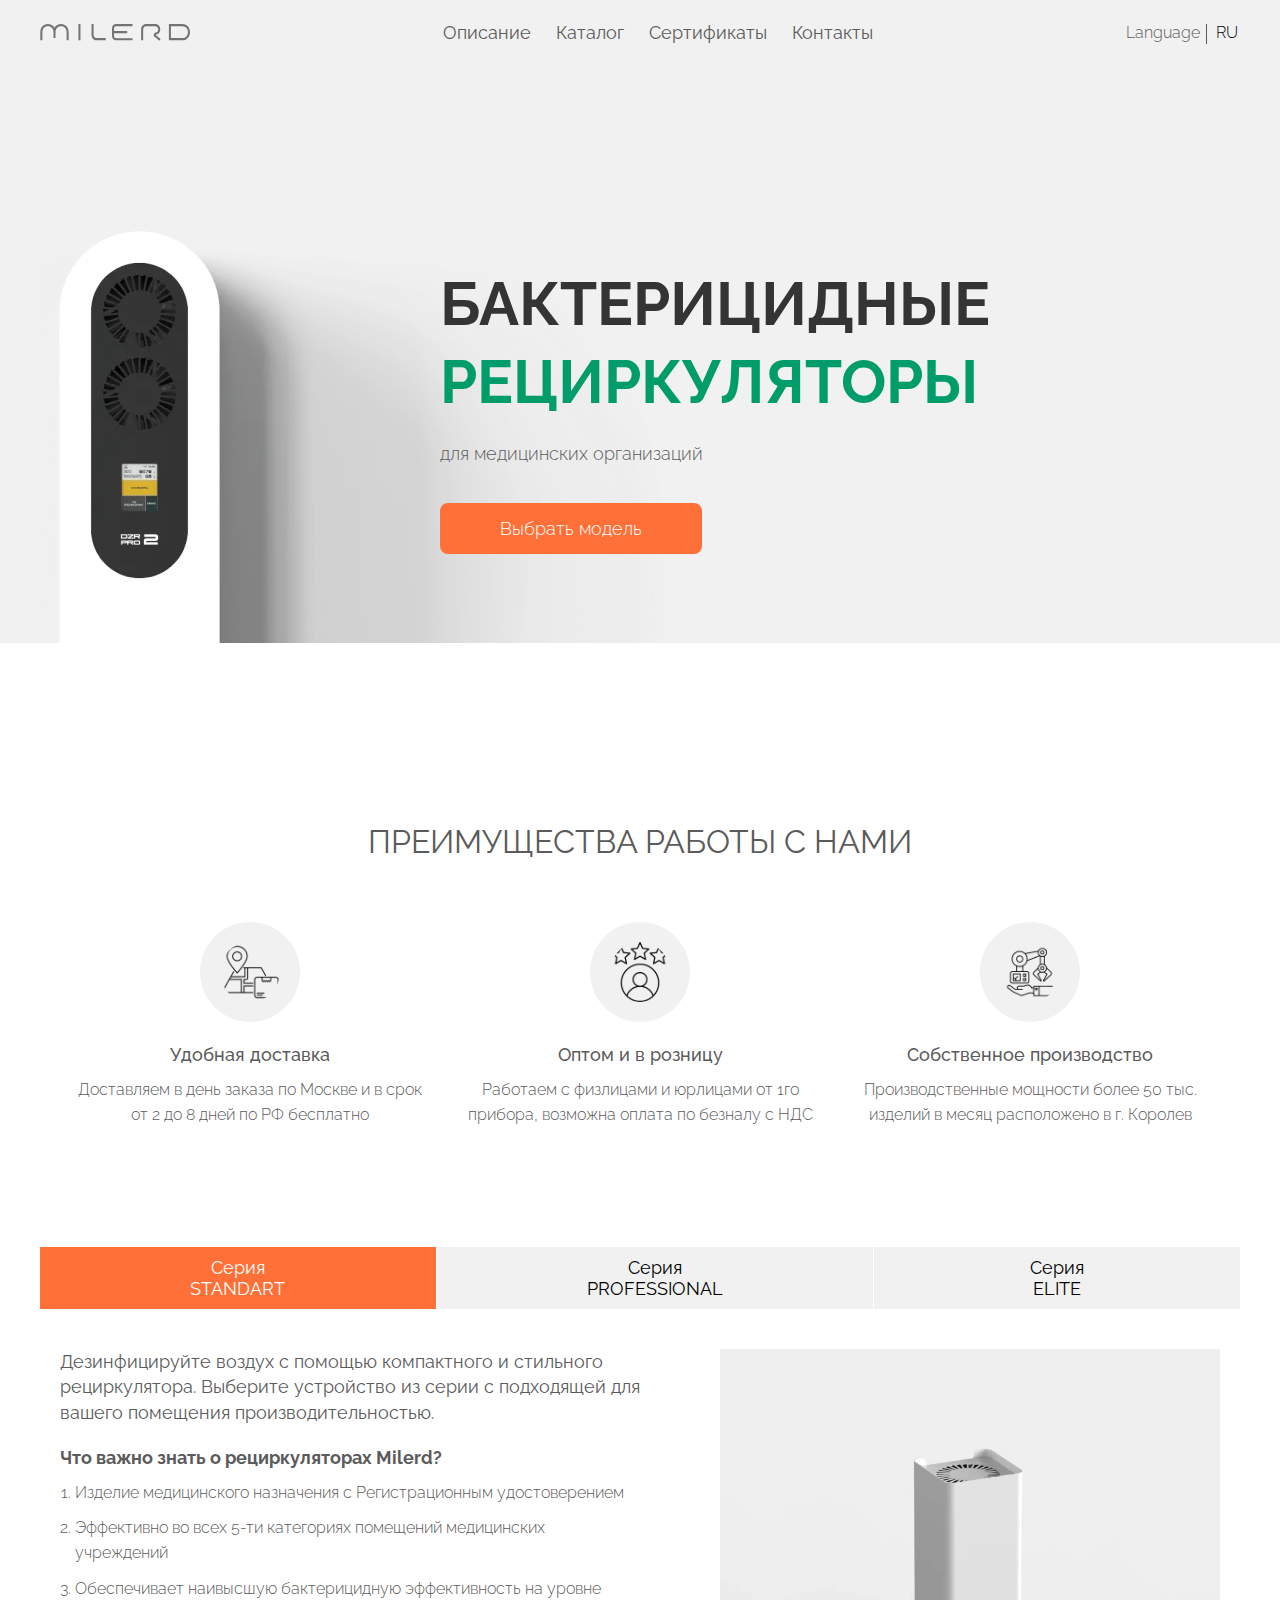
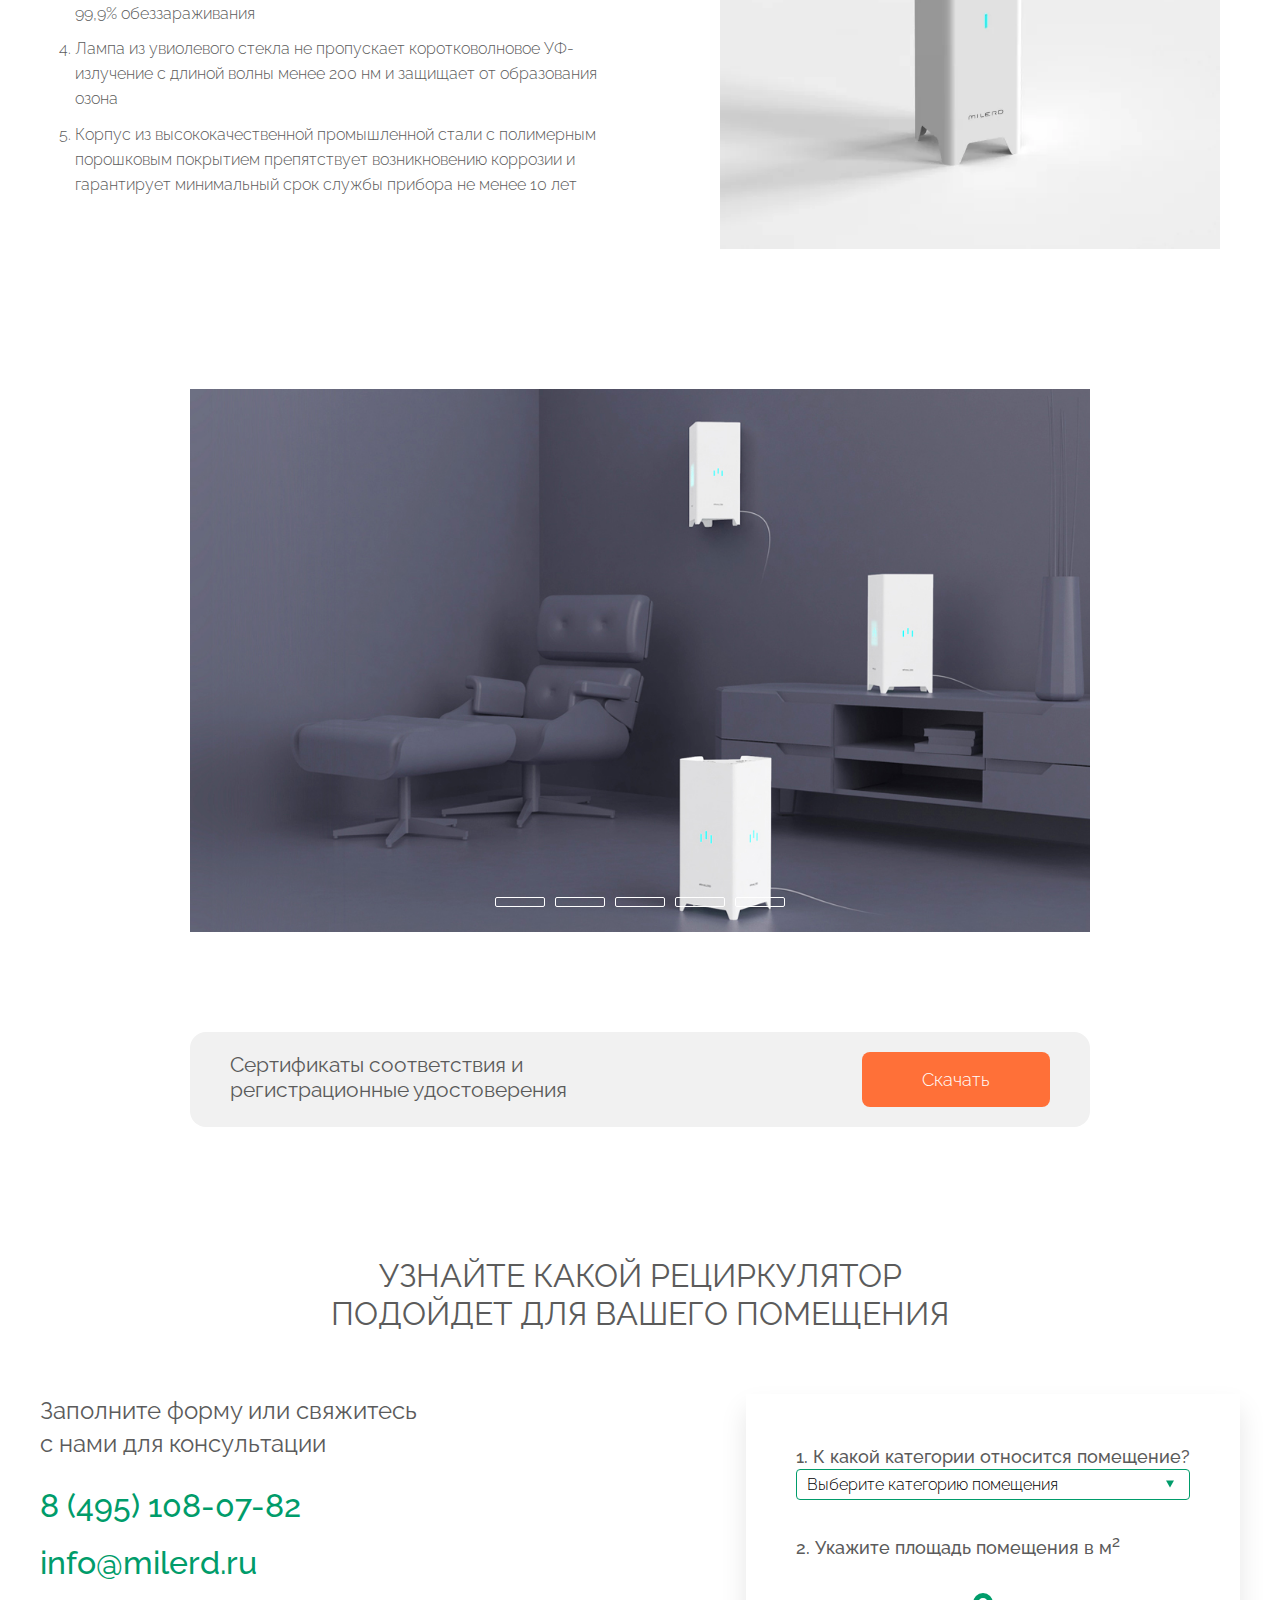
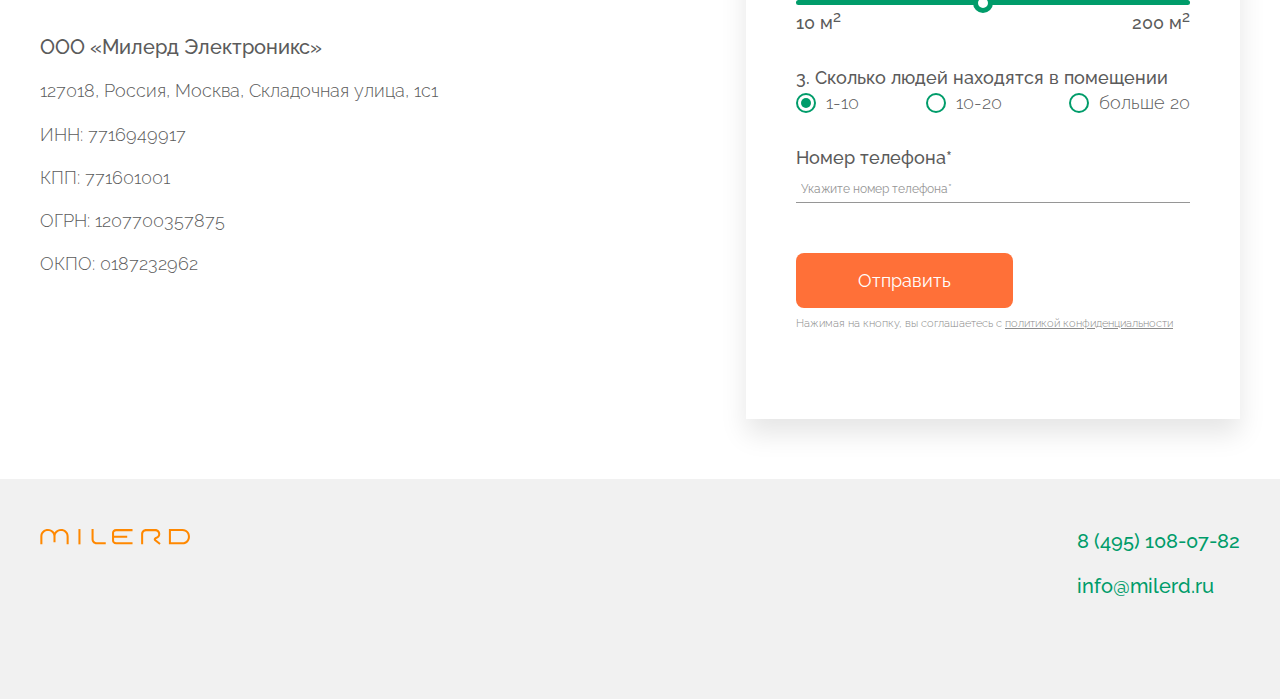
==== commit d5d6527b: "Доделана корзина" ====
--- a/index.html
+++ b/index.html
@@ -9,7 +9,6 @@
     <link rel="stylesheet" href="css/style.css">
     <link href="https://fonts.googleapis.com/css2?family=Raleway:wght@300;400;500;600;700;800&display=swap"
         rel="stylesheet">
-        <!-- <link rel="stylesheet" href="https://cdn.jsdelivr.net/npm/swiper@8/swiper-bundle.min.css" /> -->
 </head>
 <body>
     <header class="header">
@@ -371,8 +370,8 @@
 
     </footer>
     <!-- / footer -->
+   
     
     <script src="js/main.js"></script>
-    <!-- <script src="https://cdn.jsdelivr.net/npm/swiper@8/swiper-bundle.min.js"></script> -->
 </body>
 </html>--- a/css/style.css
+++ b/css/style.css
@@ -39,7 +39,7 @@
 }
 @media (max-width: 412px) {
   .btn {
-    padding: 15px 50px;
+    padding: 15px 45px;
     font-size: 16px;
   }
 }
@@ -868,27 +868,34 @@
 }
 
 .form__group {
-  padding-bottom: 40px;
+  padding-bottom: 30px;
 }
 
 .error-message {
   color: #e74c3c;
+  line-height: 1.1;
+  font-size: 14px;
 }
 
 .success-message {
   color: #009c6a;
   font-weight: 500;
+  line-height: 1.1;
+  font-size: 14px;
 }
 
 .form__label {
   display: block;
-  padding-bottom: 10px;
   font-weight: 500;
-  font-size: 20px;
 }
 @media (max-width: 768px) {
   .form__label {
     text-align: left;
+  }
+}
+@media (max-width: 412px) {
+  .form__label {
+    font-size: 16px;
   }
 }
 
@@ -899,23 +906,23 @@
   border-bottom: 1px solid #969696;
 }
 .form__input::-webkit-input-placeholder {
-  font-size: 14px;
+  font-size: 12px;
   color: #969696;
 }
 .form__input::-moz-placeholder {
-  font-size: 14px;
+  font-size: 12px;
   color: #969696;
 }
 .form__input:-ms-input-placeholder {
-  font-size: 14px;
+  font-size: 12px;
   color: #969696;
 }
 .form__input::-ms-input-placeholder {
-  font-size: 14px;
+  font-size: 12px;
   color: #969696;
 }
 .form__input::placeholder {
-  font-size: 14px;
+  font-size: 12px;
   color: #969696;
 }
 
@@ -1098,14 +1105,14 @@
   transition: all 0.3s ease 0s;
   margin-top: 20px;
 }
-.btn-quiz:hover {
-  background-color: rgb(254, 90, 25);
-}
 
 .politic {
-  padding-top: 15px;
-  font-size: 14px;
-  color: #656363;
+  padding-top: 10px;
+  padding-bottom: 10px;
+  font-size: 11px;
+  line-height: 1;
+  font-weight: 300;
+  color: #8b8b8b;
 }
 .politic a {
   text-decoration: underline;
@@ -1164,7 +1171,28 @@
 .header-catalog {
   background-color: #fff;
   z-index: 100;
-  position: relative;
+  position: absolute;
+  width: 100%;
+  left: 0;
+  top: 0;
+  z-index: 1000;
+  max-height: 60px;
+}
+.header-catalog::before {
+  content: "";
+  position: absolute;
+  top: 0;
+  left: 0;
+  width: 100%;
+  height: 100%;
+  z-index: 2;
+}
+.header-catalog.scrolled {
+  position: fixed;
+  -webkit-animation-name: fadeInUp;
+          animation-name: fadeInUp;
+  -webkit-animation-duration: 2s;
+          animation-duration: 2s;
 }
 
 .header-catalog__inner {
@@ -1217,8 +1245,9 @@
 }
 
 .cart {
+  z-index: 10000;
   position: relative;
-  padding-right: 20px;
+  padding-right: 10px;
   font-weight: 500;
 }
 .cart.active:hover {
@@ -1232,6 +1261,11 @@
   -o-transition: 0.3s;
   transition: 0.3s;
   color: #656363;
+}
+@media (max-width: 576px) {
+  .cart {
+    font-size: 14px;
+  }
 }
 
 .cart__quantity {
@@ -1253,7 +1287,7 @@
   background-color: #ff7038;
   color: #fff;
   font-weight: 500;
-  font-size: 12px;
+  font-size: 10px;
   line-height: 1;
   border-radius: 50%;
   padding: 2px;
@@ -1272,29 +1306,74 @@
   border-radius: 8px;
   -webkit-box-shadow: 0 0 20px rgba(122, 122, 122, 0.2);
           box-shadow: 0 0 20px rgba(122, 122, 122, 0.2);
-  width: 450px;
-  height: 430px;
+  width: 400px;
+  height: 450px;
   opacity: 0;
   visibility: hidden;
   -webkit-transition: 0.3s;
   -o-transition: 0.3s;
   transition: 0.3s;
 }
+@media (max-width: 412px) {
+  .cart__inner {
+    max-width: 260px;
+  }
+}
+
+.cart-success {
+  position: fixed;
+  width: 100%;
+  height: 100%;
+  top: 0;
+  left: 0;
+  background-color: rgba(0, 0, 0, 0.8);
+  z-index: 20000;
+  display: none;
+}
+
+.cart-success__inner {
+  position: absolute;
+  top: 50%;
+  left: 50%;
+  background-color: #fff;
+  border-radius: 8px;
+  width: 260px;
+  height: 120px;
+  padding: 20px;
+  text-align: center;
+  font-weight: 400;
+  -webkit-transform: translate(-50%, -50%);
+      -ms-transform: translate(-50%, -50%);
+          transform: translate(-50%, -50%);
+}
+
+.cart-success__close {
+  position: absolute;
+  width: 20px;
+  height: 20px;
+  top: -10px;
+  right: -10px;
+  background-color: #fff;
+  border-radius: 100%;
+  line-height: 1;
+  font-weight: 600;
+  text-align: center;
+}
+.cart-success__close:hover {
+  color: #009c6a;
+}
 
 .cart__item {
   display: -webkit-box;
   display: -ms-flexbox;
   display: flex;
-  -webkit-box-pack: start;
-      -ms-flex-pack: start;
-          justify-content: start;
   -webkit-box-align: center;
       -ms-flex-align: center;
           align-items: center;
 }
 
 .cart__content-list {
-  max-height: 330px;
+  max-height: 270px;
 }
 
 .cart__product {
@@ -1304,59 +1383,57 @@
   -webkit-box-align: center;
       -ms-flex-align: center;
           align-items: center;
-  padding: 20px;
+  padding: 10px;
 }
 
 .cart__img {
   max-width: 60px;
-  margin-right: 20px;
+  margin-right: 10px;
   border-radius: 8px;
 }
+@media (max-width: 412px) {
+  .cart__img {
+    display: none;
+  }
+}
 
 .cart__title {
+  font-size: 14px;
+  font-weight: 400;
+  max-width: 260px;
+  line-height: 1;
+  margin-bottom: 5px;
+}
+@media (max-width: 412px) {
+  .cart__title {
+    font-size: 12px;
+  }
+}
+
+.cart__price {
+  font-size: 14px;
+  font-weight: 600;
+}
+
+.cart__summary {
+  padding: 10px;
+  border-top: 1px solid rgba(77, 77, 77, 0.2);
+}
+
+.cart__fullprice {
+  font-size: 14px;
+  font-weight: 600;
+  margin-bottom: 10px;
+}
+
+.fullprice {
   font-size: 16px;
+  font-weight: 600;
+  color: #009c6a;
+}
+
+.currency {
   font-weight: 400;
-  max-width: 280px;
-  line-height: 1.1em;
-}
-
-.cart__price {
-  font-size: 18px;
-  font-weight: 600;
-}
-
-.cart__delete {
-  width: 30px;
-  height: 30px;
-  border: none;
-  background-color: transparent;
-  margin-right: 20px;
-  background: url(../images/carbon_trash-can.svg) center no-repeat;
-  background-size: cover;
-}
-
-.cart__summary {
-  display: -webkit-box;
-  display: -ms-flexbox;
-  display: flex;
-  -webkit-box-pack: justify;
-      -ms-flex-pack: justify;
-          justify-content: space-between;
-  -webkit-box-align: center;
-      -ms-flex-align: center;
-          align-items: center;
-  padding: 20px;
-  border-top: 1px solid rgba(77, 77, 77, 0.2);
-}
-
-.cart__fullprice span {
-  font-size: 16px;
-  font-weight: 400;
-}
-
-.fullprice {
-  font-size: 18px;
-  font-weight: 600;
 }
 
 .btn__cart {
@@ -1369,9 +1446,7 @@
   transition: all 0.3s ease 0s;
   font-size: 14px;
   font-weight: 400;
-}
-.btn__cart:hover {
-  background-color: rgb(254, 90, 25);
+  margin-top: 10px;
 }
 
 .simplebar-track.simplebar-vertical {
@@ -1469,6 +1544,11 @@
     font-size: 36px;
   }
 }
+@media (max-width: 412px) {
+  .catalog__title {
+    font-size: 28px;
+  }
+}
 
 .catalog__subtitle {
   font-size: 24px;
@@ -1532,6 +1612,10 @@
   }
 }
 
+.product__info {
+  padding: 20px;
+}
+
 .product__img {
   width: 100%;
   display: block;
@@ -1539,12 +1623,11 @@
 }
 
 .product__title {
-  margin: 30px 20px 20px;
+  margin: 20px 0;
   font-size: 18px;
 }
 
 .product__discription {
-  margin: 20px 20px;
   font-size: 14px;
   font-weight: 500;
 }
@@ -1553,8 +1636,35 @@
   margin: 0;
 }
 
+.product__counter {
+  display: -webkit-box;
+  display: -ms-flexbox;
+  display: flex;
+  gap: 2px;
+  font-size: 14px;
+  font-weight: 500;
+}
+
+.counter__control {
+  background-color: #fff;
+  padding: 5px 10px;
+  border-radius: 2px;
+  border: 1px solid #d4fcf0;
+  line-height: 1;
+}
+.counter__control:hover {
+  background-color: #ff7038;
+}
+.counter__current {
+  background-color: #fff;
+  padding: 5px 10px;
+  border-radius: 2px;
+  border: 1px solid #d4fcf0;
+  line-height: 1;
+}
+
 .product__price {
-  margin: 20px 20px;
+  margin: 20px 0;
   font-size: 28px;
   color: #009c6a;
   font-weight: 600;
@@ -1577,9 +1687,7 @@
 }
 
 .product__btn {
-  margin: 10px 0 40px 20px;
-}
-.product__btn:disabled {
-  opacity: 0.4;
-  pointer-events: none;
+  margin: 20px 0;
+  font-size: 16px;
+  padding: 15px 50px;
 }